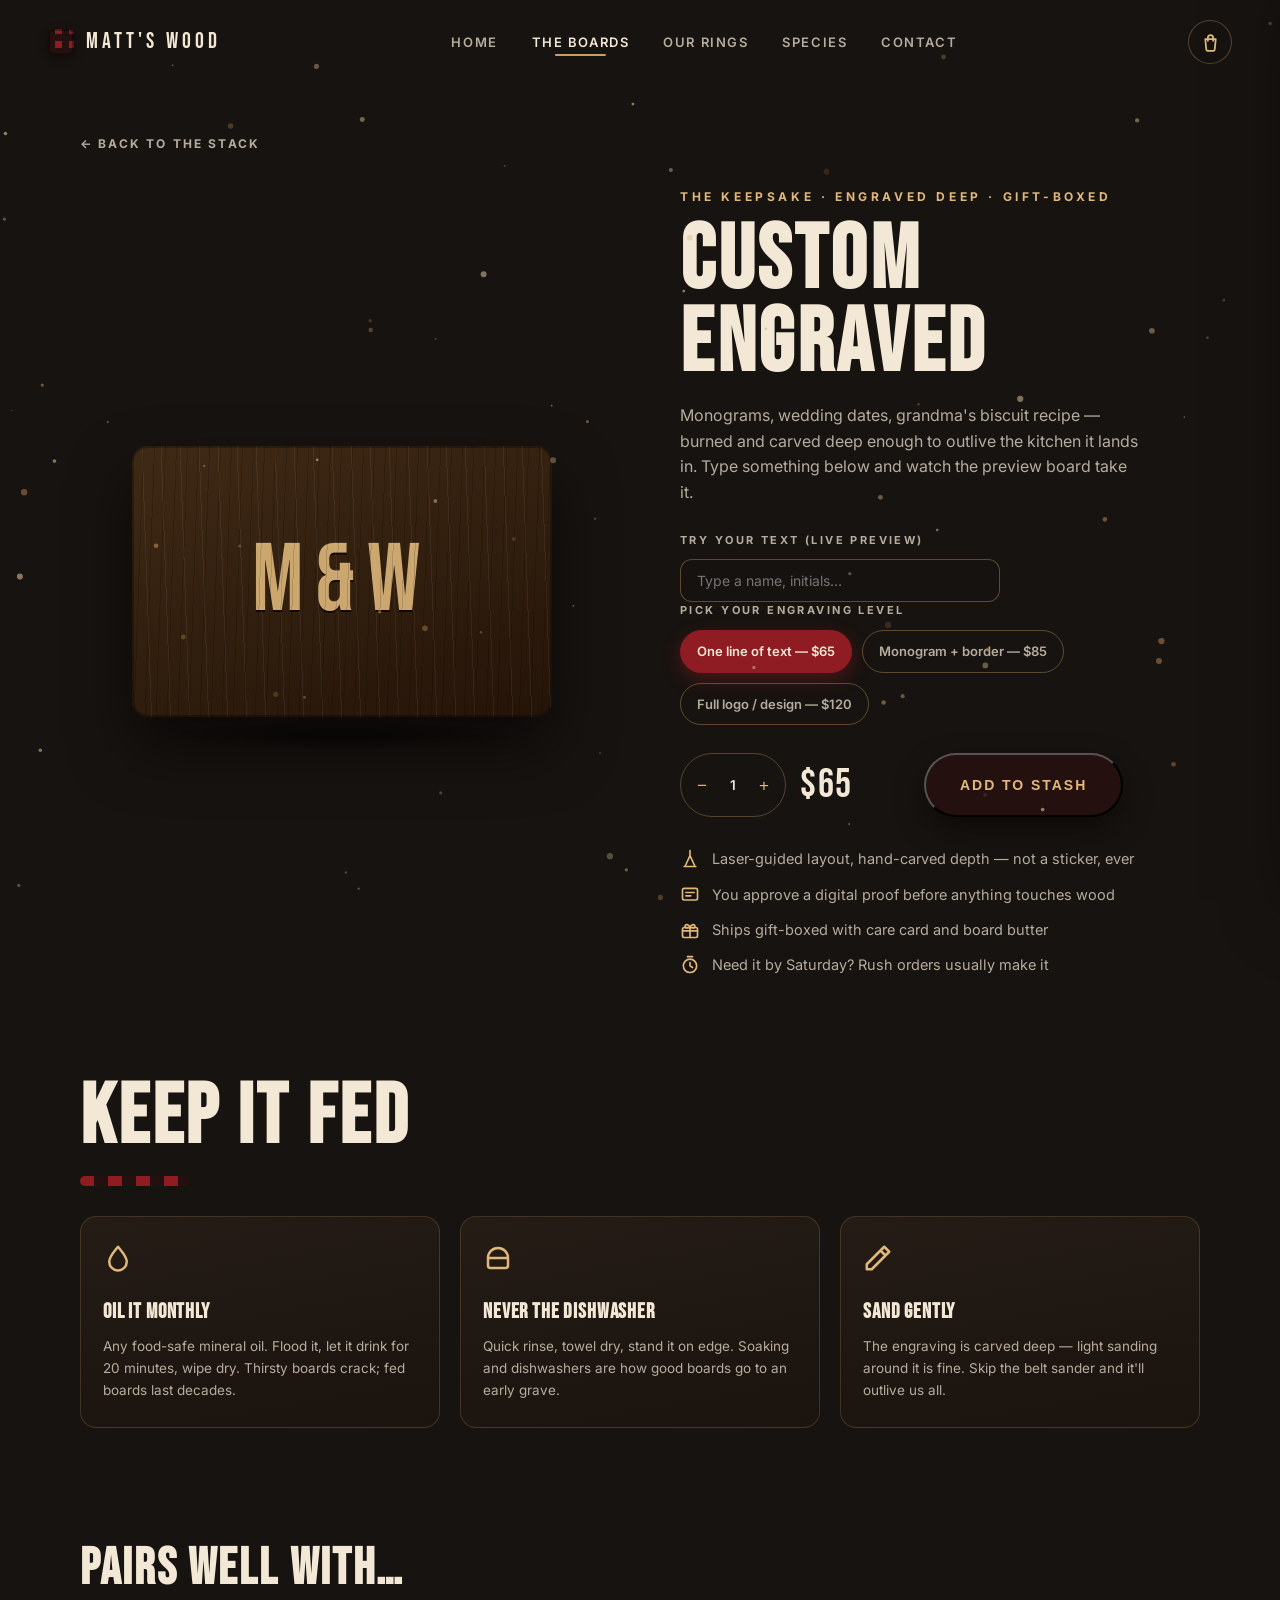
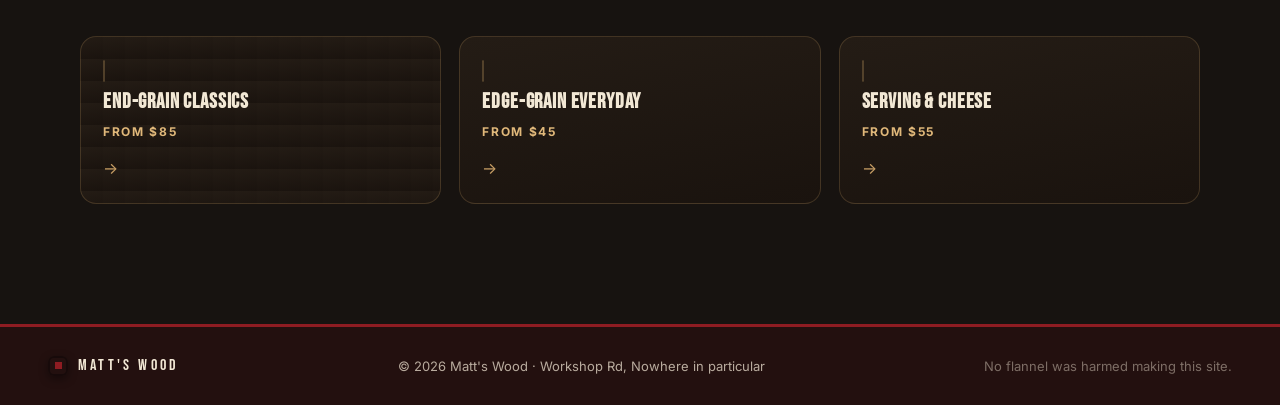
==== custom-engraved.html @ 35fc50ef "Matt's Wood — cutting board shop site" ====
<!DOCTYPE html>
<html lang="en">
<head>
<meta charset="UTF-8" />
<meta name="viewport" content="width=device-width, initial-scale=1.0" />
<title>Custom Engraved Boards — Matt's Wood</title>
<meta name="description" content="Monograms, logos and recipes engraved deep into handmade cutting boards. Weddings, holidays, Tuesdays." />
<link rel="icon" href="data:image/svg+xml,%3Csvg xmlns='http://www.w3.org/2000/svg' viewBox='0 0 32 32'%3E%3Crect width='32' height='32' fill='%238e1c22'/%3E%3Crect y='0' width='32' height='8' fill='%23231010'/%3E%3Crect y='16' width='32' height='8' fill='%23231010'/%3E%3Crect x='0' width='8' height='32' fill='%23231010' opacity='.85'/%3E%3Crect x='16' width='8' height='32' fill='%23231010' opacity='.85'/%3E%3C/svg%3E" />
<link rel="preconnect" href="https://fonts.googleapis.com" />
<link rel="preconnect" href="https://fonts.gstatic.com" crossorigin />
<link href="https://fonts.googleapis.com/css2?family=Bebas+Neue&family=Inter:wght@400;500;600;700&display=swap" rel="stylesheet" />
<link rel="stylesheet" href="styles.css" />
</head>
<body class="is-loading">

<div id="loader" aria-hidden="true">
  <div class="loader-bars"><span></span><span></span><span></span><span></span></div>
  <p class="loader-title">MATT'S WOOD</p>
</div>
<canvas id="sawdust" aria-hidden="true"></canvas>

<nav id="nav">
  <a class="brand" href="index.html">
    <span class="brand-chip"></span>
    <span>MATT'S&nbsp;WOOD</span>
  </a>
  <button id="nav-toggle" type="button" aria-label="Toggle menu"><i></i><i></i><i></i></button>
  <ul class="nav-links">
    <li><a href="index.html">Home</a></li>
    <li><a href="index.html#wood" class="active">The Boards</a></li>
    <li><a href="index.html#rings">Our Rings</a></li>
    <li><a href="index.html#gallery">Species</a></li>
    <li><a href="index.html#contact">Contact</a></li>
  </ul>
</nav>

<main class="product-page" data-product="engraved">
  <div class="container">
    <a class="crumb" href="index.html#wood">← Back to the stack</a>

    <div class="product-hero">
      <div class="board-stage reveal left" aria-hidden="true">
        <div class="board board-engraved"><span class="mono">M&amp;W</span></div>
      </div>

      <div class="product-info">
        <p class="product-kicker reveal">THE KEEPSAKE · ENGRAVED DEEP · GIFT-BOXED</p>
        <h1 class="reveal">Custom<br/>Engraved</h1>
        <p class="product-blurb reveal" data-delay="100">Monograms, wedding dates, grandma's biscuit recipe — burned and carved deep enough to outlive the kitchen it lands in. Type something below and watch the preview board take it.</p>

        <div class="engrave-preview reveal" data-delay="120">
          <label class="opt-label" for="engrave-text">Try your text (live preview)</label>
          <input id="engrave-text" type="text" maxlength="14" placeholder="Type a name, initials…" autocomplete="off" />
        </div>

        <fieldset class="size-pills reveal" data-delay="150" style="border:0">
          <legend class="opt-label">Pick your engraving level</legend>
          <label class="size-pill"><input type="radio" name="size" value="0" checked /><span>One line of text — $65</span></label>
          <label class="size-pill"><input type="radio" name="size" value="1" /><span>Monogram + border — $85</span></label>
          <label class="size-pill"><input type="radio" name="size" value="2" /><span>Full logo / design — $120</span></label>
        </fieldset>

        <div class="buy-row reveal" data-delay="200">
          <div class="qty">
            <button type="button" data-step="-1" aria-label="One less">−</button>
            <output>1</output>
            <button type="button" data-step="1" aria-label="One more">+</button>
          </div>
          <span class="price-now">$65</span>
          <button class="btn btn-primary" type="button" data-add="engraved">Add to stash</button>
        </div>

        <ul class="feature-list reveal" data-delay="250">
          <li><svg viewBox="0 0 24 24"><title>Laser + hand carve</title><path d="M12 2 v6 M5 21 h14 M12 8 l-6 13 h12 z"/></svg>Laser-guided layout, hand-carved depth — not a sticker, ever</li>
          <li><svg viewBox="0 0 24 24"><title>Digital proof first</title><rect x="3" y="4" width="18" height="14" rx="2"/><path d="M7 9 h10 M7 13 h6"/></svg>You approve a digital proof before anything touches wood</li>
          <li><svg viewBox="0 0 24 24"><title>Gift boxed</title><rect x="3" y="9" width="18" height="12" rx="2"/><path d="M12 9 v12 M3 13 h18 M12 9 c-1-4-6-5-6-1 0 3 4 1 6 1 z M12 9 c1-4 6-5 6-1 0 3-4 1-6 1 z"/></svg>Ships gift-boxed with care card and board butter</li>
          <li><svg viewBox="0 0 24 24"><title>Rush available</title><circle cx="12" cy="13" r="8"/><path d="M12 13 V9 M12 13 l3 2 M9 2 h6"/></svg>Need it by Saturday? Rush orders usually make it</li>
        </ul>
      </div>
    </div>

    <section class="care-strip">
      <h2 class="section-title reveal"><em>Keep It Fed</em><span class="rule"></span></h2>
      <div class="care-grid grid-stagger">
        <div class="care-card reveal">
          <svg viewBox="0 0 24 24"><title>Oil monthly</title><path d="M12 3 c4 5 7 8 7 12 a7 7 0 0 1 -14 0 c0-4 3-7 7-12 z"/></svg>
          <h3>Oil it monthly</h3>
          <p>Any food-safe mineral oil. Flood it, let it drink for 20 minutes, wipe dry. Thirsty boards crack; fed boards last decades.</p>
        </div>
        <div class="care-card reveal">
          <svg viewBox="0 0 24 24"><title>Hand wash only</title><path d="M4 12 h16 M4 12 a8 8 0 0 1 16 0 v6 a2 2 0 0 1 -2 2 H6 a2 2 0 0 1 -2 -2 z"/></svg>
          <h3>Never the dishwasher</h3>
          <p>Quick rinse, towel dry, stand it on edge. Soaking and dishwashers are how good boards go to an early grave.</p>
        </div>
        <div class="care-card reveal">
          <svg viewBox="0 0 24 24"><title>Refresh yearly</title><path d="M3 17 L17 3 l4 4 L7 21 H3 z M14 6 l4 4"/></svg>
          <h3>Sand gently</h3>
          <p>The engraving is carved deep — light sanding around it is fine. Skip the belt sander and it'll outlive us all.</p>
        </div>
      </div>
    </section>

    <section class="related">
      <h2>Pairs well with…</h2>
      <div class="mini-cards grid-stagger">
        <a class="mini-card reveal" href="end-grain.html" style="--tone: conic-gradient(#4a3018 90deg, #caa36a 90deg 180deg, #4a3018 180deg 270deg, #caa36a 270deg); background-size: 22px 22px;">
          <span class="mc-art"></span>
          <h3>End-Grain Classics</h3>
          <small>from $85</small><br/>
          <span class="mc-arrow">→</span>
        </a>
        <a class="mini-card reveal" href="edge-grain.html" style="--tone: linear-gradient(160deg,#7e3b2a,#c49f66)">
          <span class="mc-art"></span>
          <h3>Edge-Grain Everyday</h3>
          <small>from $45</small><br/>
          <span class="mc-arrow">→</span>
        </a>
        <a class="mini-card reveal" href="serving-boards.html" style="--tone: radial-gradient(circle at 30% 120%, #9a7443, #57241a)">
          <span class="mc-art"></span>
          <h3>Serving &amp; Cheese</h3>
          <small>from $55</small><br/>
          <span class="mc-arrow">→</span>
        </a>
      </div>
    </section>
  </div>
</main>

<footer>
  <span class="foot-brand"><span class="brand-chip"></span> MATT'S WOOD</span>
  <span>© 2026 Matt's Wood · Workshop Rd, Nowhere in particular</span>
  <span class="foot-note">No flannel was harmed making this site.</span>
</footer>

<script src="script.js"></script>
</body>
</html>
---- styles.css ----
/* ============================================================
   MATT'S WOOD — plaid to the core
   ============================================================ */
:root {
  --plaid-red: #8e1c22;
  --plaid-red-deep: #6d1218;
  --plaid-dark: #23100f;
  --ink: #171310;
  --bark: #2a1f16;
  --cream: #f2e8d5;
  --cream-dim: rgba(242, 232, 213, 0.72);
  --tan: #c89f65;
  --tan-bright: #e0b87a;
  --green: #33502f;
  --tile: 68px; /* plaid tile size */
  --ease-out: cubic-bezier(0.2, 0.7, 0.2, 1);
}

* { margin: 0; padding: 0; box-sizing: border-box; }

html { scroll-behavior: smooth; }

body {
  font-family: "Inter", system-ui, -apple-system, sans-serif;
  background: var(--ink);
  color: var(--cream);
  overflow-x: hidden;
  line-height: 1.6;
}

body.is-loading { overflow: hidden; }

::selection { background: var(--plaid-red); color: var(--cream); }

section { scroll-margin-top: 76px; }

h1, h2, h3 { font-family: "Bebas Neue", "Oswald", "Arial Narrow", sans-serif; letter-spacing: 0.04em; }

.container { width: min(1120px, 92%); margin-inline: auto; }

.section { padding: clamp(80px, 12vw, 140px) 0; position: relative; }

/* ============================================================
   PRELOADER
   ============================================================ */
#loader {
  position: fixed; inset: 0; z-index: 200;
  display: grid; place-content: center; justify-items: center; gap: 22px;
  background: var(--plaid-dark);
  transition: transform 0.7s var(--ease-out), opacity 0.7s ease;
}
#loader.done { transform: translateY(-100%); opacity: 0.4; pointer-events: none; }

.loader-bars { display: flex; gap: 10px; height: 64px; }
.loader-bars span {
  width: 18px; border-radius: 4px;
  background:
    repeating-linear-gradient(0deg, rgba(20,10,10,.55) 0 14px, transparent 14px 28px),
    var(--plaid-red);
  animation: barPulse 1s var(--ease-out) infinite alternate;
  transform-origin: bottom;
}
.loader-bars span:nth-child(2) { animation-delay: 0.15s; filter: hue-rotate(-8deg); }
.loader-bars span:nth-child(3) { animation-delay: 0.3s; }
.loader-bars span:nth-child(4) { animation-delay: 0.45s; filter: hue-rotate(-8deg); }

@keyframes barPulse {
  from { transform: scaleY(0.25); opacity: 0.55; }
  to   { transform: scaleY(1);    opacity: 1; }
}

.loader-title {
  font-family: "Bebas Neue", sans-serif;
  letter-spacing: 0.45em; text-indent: 0.45em;
  color: var(--tan); font-size: 15px;
  animation: fadeSlide 1.4s ease both;
}
@keyframes fadeSlide { from { opacity: 0; transform: translateY(10px); } to { opacity: 1; transform: none; } }

/* ============================================================
   SAWDUST CANVAS
   ============================================================ */
#sawdust {
  position: fixed; inset: 0; z-index: 1;
  pointer-events: none;
}

/* everything readable sits above the dust */
nav, header.hero, .marquee, .section, footer { position: relative; z-index: 2; }

/* ============================================================
   NAV
   ============================================================ */
nav {
  position: fixed; top: 0; left: 0; right: 0; z-index: 100;
  display: flex; align-items: center; justify-content: space-between;
  padding: 20px min(4vw, 48px);
  transition: background 0.4s ease, padding 0.4s ease, box-shadow 0.4s ease;
}
nav.scrolled {
  padding: 10px min(4vw, 48px);
  background: rgba(23, 19, 16, 0.82);
  backdrop-filter: blur(14px);
  -webkit-backdrop-filter: blur(14px);
  box-shadow: 0 8px 30px rgba(0, 0, 0, 0.45);
}

.brand {
  display: flex; align-items: center; gap: 12px;
  color: var(--cream); text-decoration: none;
  font-family: "Bebas Neue", sans-serif; font-size: 22px; letter-spacing: 0.18em;
}
.brand-chip {
  width: 26px; height: 26px; border-radius: 6px; flex: none;
  background:
    repeating-linear-gradient(90deg, var(--plaid-dark) 0 7px, transparent 7px 14px),
    repeating-linear-gradient(0deg, var(--plaid-dark) 0 7px, transparent 7px 14px),
    var(--plaid-red);
  box-shadow: inset 0 0 0 2px rgba(0, 0, 0, 0.35), 0 3px 10px rgba(0, 0, 0, 0.4);
  transition: transform 0.5s var(--ease-out);
}
.brand:hover .brand-chip { transform: rotate(90deg) scale(1.08); }

.nav-links {
  display: flex; gap: 6px; list-style: none;
}
.nav-links a {
  color: var(--cream-dim); text-decoration: none;
  font-size: 13px; font-weight: 600; letter-spacing: 0.12em; text-transform: uppercase;
  padding: 8px 14px; border-radius: 999px;
  position: relative;
  transition: color 0.3s ease, background 0.3s ease;
}
.nav-links a::after {
  content: ""; position: absolute; left: 50%; bottom: 2px;
  width: 0; height: 2px; border-radius: 2px; background: var(--tan);
  transform: translateX(-50%);
  transition: width 0.35s var(--ease-out);
}
.nav-links a:hover, .nav-links a.active { color: var(--cream); }
.nav-links a.active::after, .nav-links a:hover::after { width: 40%; }

#nav-toggle { display: none; background: none; border: 0; cursor: pointer; padding: 8px; }
#nav-toggle i {
  display: block; width: 24px; height: 2px; margin: 5px 0;
  background: var(--cream); border-radius: 2px; transition: 0.35s var(--ease-out);
}
body.nav-open #nav-toggle i:nth-child(1) { transform: translateY(7px) rotate(45deg); }
body.nav-open #nav-toggle i:nth-child(2) { opacity: 0; }
body.nav-open #nav-toggle i:nth-child(3) { transform: translateY(-7px) rotate(-45deg); }

/* ============================================================
   HERO
   ============================================================ */
.hero {
  min-height: 100svh;
  display: grid; place-items: center;
  overflow: hidden;
  isolation: isolate;
}

/* animated buffalo plaid backdrop */
.hero-plaid {
  position: absolute; inset: -140px; z-index: -2;
  background-color: var(--plaid-red);
  background-image:
    repeating-linear-gradient(0deg,  rgba(24, 9, 9, 0.62) 0 var(--tile), transparent var(--tile) calc(var(--tile) * 2)),
    repeating-linear-gradient(90deg, rgba(24, 9, 9, 0.62) 0 var(--tile), transparent var(--tile) calc(var(--tile) * 2));
  background-size: calc(var(--tile) * 2) calc(var(--tile) * 2);
  animation: plaidDrift 26s linear infinite;
}
@keyframes plaidDrift {
  from { background-position: 0 0, 0 0; }
  to   { background-position: calc(var(--tile) * 2) calc(var(--tile) * 2), calc(var(--tile) * 2) calc(var(--tile) * 2); }
}

.hero-vignette {
  position: absolute; inset: 0; z-index: -1;
  background:
    radial-gradient(ellipse at 50% 42%, transparent 30%, rgba(15, 8, 8, 0.55) 78%, rgba(15, 8, 8, 0.85) 100%);
}

.hero-inner { text-align: center; padding: 120px 20px 160px; will-change: transform; }

.hero-kicker {
  font-size: 12px; font-weight: 700; letter-spacing: 0.34em; text-transform: uppercase;
  color: var(--tan-bright); margin-bottom: 26px;
  text-shadow: 0 2px 12px rgba(0, 0, 0, 0.6);
}

.hero-title {
  font-size: clamp(64px, 14vw, 190px);
  line-height: 0.88;
  color: var(--cream);
  text-shadow: 0 10px 40px rgba(0, 0, 0, 0.55);
  perspective: 900px;
}
.hero-title .line { display: block; overflow: visible; }
.hero-title .ch {
  display: inline-block;
  transform: translateY(120%) rotateX(-70deg);
  opacity: 0;
  animation: chIn 0.85s var(--ease-out) forwards;
}
.hero-title .line-2 .ch { animation-duration: 1s; }
.hero-title .outline {
  color: transparent;
  -webkit-text-stroke: 2.5px var(--cream);
}
@keyframes chIn { to { transform: none; opacity: 1; } }

/* per-letter stagger delays (set in JS, fallback here) */
.hero-title .line .ch:nth-child(1) { animation-delay: 0.05s; }
.hero-title .line .ch:nth-child(2) { animation-delay: 0.13s; }
.hero-title .line .ch:nth-child(3) { animation-delay: 0.21s; }
.hero-title .line .ch:nth-child(4) { animation-delay: 0.29s; }
.hero-title .line .ch:nth-child(5) { animation-delay: 0.37s; }
.hero-title .line .ch:nth-child(6) { animation-delay: 0.45s; }

.hero-sub {
  margin-top: 28px; color: var(--cream);
  font-size: clamp(15px, 1.6vw, 18px);
  text-shadow: 0 2px 14px rgba(0, 0, 0, 0.65);
}

.hero-cta { margin-top: 38px; display: flex; gap: 16px; justify-content: center; flex-wrap: wrap; }

/* buttons */
.btn {
  display: inline-block; padding: 15px 34px; border-radius: 999px;
  font-weight: 700; font-size: 14px; letter-spacing: 0.14em; text-transform: uppercase;
  text-decoration: none; cursor: pointer;
  position: relative; overflow: hidden;
  transition: transform 0.3s var(--ease-out), translate 0.35s var(--ease-out), box-shadow 0.3s ease, background 0.3s ease, color 0.3s ease;
}
.btn:hover { transform: translateY(-3px) scale(1.03); }
.btn:active { transform: translateY(0) scale(0.97); }
.btn::before { /* shine sweep */
  content: ""; position: absolute; top: 0; left: -80%; width: 60%; height: 100%;
  background: linear-gradient(105deg, transparent, rgba(255, 255, 255, 0.35), transparent);
  transform: skewX(-20deg);
  transition: left 0.6s ease;
}
.btn:hover::before { left: 130%; }

.btn-primary {
  background: var(--plaid-dark); color: var(--tan-bright);
  box-shadow: 0 12px 30px rgba(0, 0, 0, 0.45);
}
.btn-primary:hover { box-shadow: 0 18px 44px rgba(0, 0, 0, 0.55); }

.btn-ghost {
  border: 2px solid rgba(242, 232, 213, 0.75); color: var(--cream);
  background: rgba(23, 19, 16, 0.25); backdrop-filter: blur(4px);
}
.btn-ghost:hover { background: var(--cream); color: var(--plaid-dark); }

.btn-cream { background: var(--cream); color: var(--plaid-dark); box-shadow: 0 12px 34px rgba(0,0,0,.5); }
.btn-outline { border: 2px solid var(--cream); color: var(--cream); background: transparent; }
.btn-outline:hover { background: var(--cream); color: var(--plaid-red); }

.pulse { animation: btnPulse 2.4s ease-in-out infinite; }
@keyframes btnPulse {
  0%, 100% { box-shadow: 0 12px 34px rgba(0, 0, 0, 0.5), 0 0 0 0 rgba(242, 232, 213, 0.45); }
  50%      { box-shadow: 0 12px 34px rgba(0, 0, 0, 0.5), 0 0 0 16px rgba(242, 232, 213, 0); }
}

/* treelines */
.treeline {
  position: absolute; left: -2%; right: -2%; bottom: -4px; z-index: 1;
  pointer-events: none;
}
.treeline svg { display: block; width: 100%; height: clamp(70px, 14vh, 150px); }
.treeline-back svg { fill: rgba(35, 16, 15, 0.55); }
.treeline-front { bottom: -8px; }
.treeline-front svg { fill: var(--ink); }

.treeline-back { animation: sway 7s ease-in-out infinite alternate; }
.treeline-front { animation: sway 9s ease-in-out infinite alternate-reverse; }
@keyframes sway {
  from { transform: translateX(-1.2%); }
  to   { transform: translateX(1.2%); }
}

/* scroll hint mouse */
.scroll-hint {
  position: absolute; bottom: 26px; left: 50%; transform: translateX(-50%);
  z-index: 3; opacity: 0.85;
}
.mouse {
  display: block; width: 26px; height: 42px; border-radius: 14px;
  border: 2px solid var(--cream);
}
.wheel {
  display: block; width: 4px; height: 8px; margin: 7px auto 0; border-radius: 4px;
  background: var(--tan-bright);
  animation: wheelDrop 1.6s ease-in-out infinite;
}
@keyframes wheelDrop {
  0%   { transform: translateY(0);    opacity: 1; }
  70%  { transform: translateY(14px); opacity: 0; }
  71%  { transform: translateY(0);    opacity: 0; }
  100% { opacity: 1; }
}

/* ============================================================
   MARQUEE
   ============================================================ */
.marquee {
  background: var(--plaid-dark);
  border-block: 3px solid var(--plaid-red);
  overflow: hidden;
  padding: 14px 0;
}
.marquee-track {
  display: flex; white-space: nowrap; width: max-content;
  animation: marquee 28s linear infinite;
}
.marquee:hover .marquee-track { animation-play-state: paused; }
.marquee-track span {
  font-family: "Bebas Neue", sans-serif;
  font-size: 20px; letter-spacing: 0.28em;
  color: var(--tan);
}
.marquee-track span b { color: var(--plaid-red); }
@keyframes marquee { to { transform: translateX(-50%); } }

/* ============================================================
   SECTION TITLES + REVEALS
   ============================================================ */
.section-title {
  font-size: clamp(46px, 7vw, 84px);
  line-height: 1; margin-bottom: 14px;
}
.section-title em {
  font-style: normal; color: var(--cream);
}
.section:not(.section-dark) .section-title em,
.section-cta .section-title em { background: linear-gradient(180deg, var(--cream) 55%, var(--tan) 55%); -webkit-background-clip: text; background-clip: text; color: transparent; }
.rule {
  display: block; width: 110px; height: 10px; margin-top: 16px; border-radius: 6px;
  background:
    repeating-linear-gradient(90deg, var(--plaid-red) 0 14px, var(--plaid-dark) 14px 28px);
  transform-origin: left;
  transition: transform 1s var(--ease-out) 0.15s;
}
.reveal .rule { transform: scaleX(0); }
.reveal.in .rule { transform: scaleX(1); }
.section-sub { color: var(--cream-dim); max-width: 520px; margin-bottom: 54px; }

.reveal {
  opacity: 0; transform: translateY(34px);
  transition: opacity 0.9s var(--ease-out), transform 0.9s var(--ease-out);
}
.reveal.in { opacity: 1; transform: none; }
.reveal.left { transform: translateX(-40px); }
.reveal.left.in { transform: none; }

/* stagger children of grids */
.grid-stagger > * { transition-delay: calc(var(--i, 0) * 90ms); }

/* ============================================================
   CARDS
   ============================================================ */
.cards { display: grid; grid-template-columns: repeat(auto-fit, minmax(240px, 1fr)); gap: 22px; }

.card {
  --mx: 50%; --my: 50%;
  background: linear-gradient(170deg, #241c15, #1a130e);
  border: 1px solid rgba(200, 159, 101, 0.22);
  border-radius: 18px;
  padding: 34px 26px 28px;
  position: relative; overflow: hidden;
  transition: transform 0.45s var(--ease-out), border-color 0.4s ease, box-shadow 0.4s ease;
  transform-style: preserve-3d;
  will-change: transform;
}
.card:hover {
  border-color: rgba(224, 184, 122, 0.65);
  box-shadow: 0 26px 60px rgba(0, 0, 0, 0.5);
}
.card::after { /* cursor glow */
  content: ""; position: absolute; inset: 0;
  background: radial-gradient(420px circle at var(--mx) var(--my), rgba(224, 184, 122, 0.14), transparent 45%);
  opacity: 0; transition: opacity 0.4s ease; pointer-events: none;
}
.card:hover::after { opacity: 1; }

.card-icon {
  width: 74px; height: 74px; border-radius: 50%;
  background: radial-gradient(circle at 32% 28%, #3d2c1d, #241a11);
  border: 1px solid rgba(200, 159, 101, 0.35);
  display: grid; place-items: center;
  margin-bottom: 22px;
  transition: transform 0.6s var(--ease-out);
}
.card-icon svg {
  width: 44px; height: 44px;
  fill: none; stroke: var(--tan-bright); stroke-width: 2.4;
  stroke-linecap: round; stroke-linejoin: round;
}
.card:hover .card-icon { transform: rotate(-8deg) scale(1.12); }

.card h3 { font-size: 27px; margin-bottom: 10px; color: var(--cream); }
.card p { font-size: 14.5px; color: var(--cream-dim); }
.card-price {
  display: inline-block; margin-top: 20px;
  font-size: 12px; font-weight: 700; letter-spacing: 0.16em; text-transform: uppercase;
  color: var(--tan-bright);
  border-bottom: 2px solid var(--plaid-red); padding-bottom: 4px;
}

/* ============================================================
   RINGS / ABOUT
   ============================================================ */
.section-dark {
  background:
    radial-gradient(900px circle at 15% 20%, rgba(142, 28, 34, 0.16), transparent 55%),
    var(--bark);
}
.split {
  display: grid; grid-template-columns: minmax(300px, 460px) 1fr;
  gap: clamp(40px, 6vw, 90px); align-items: center;
}

.rings-wrap { position: relative; }
#rings-svg { width: 100%; height: auto; transform: rotate(0deg); transition: transform 1.2s var(--ease-out); }
.rings-wrap:hover #rings-svg { transform: rotate(4deg) scale(1.02); }

#rings-svg .ring-g ellipse, #rings-svg .crack {
  fill: none; stroke: var(--tan); stroke-width: 2.6;
  opacity: 0.9;
  stroke-dasharray: 100;
  stroke-dashoffset: 100;
  transition: stroke-dashoffset 1.4s var(--ease-out);
}
#rings-svg.drawn .ring-g ellipse, #rings-svg.drawn .crack { stroke-dashoffset: 0; }
#rings-svg .ring-g ellipse:nth-child(1) { transition-delay: 0s;   stroke-opacity: 0.5; }
#rings-svg .ring-g ellipse:nth-child(2) { transition-delay: .12s; stroke-opacity: 0.85; }
#rings-svg .ring-g ellipse:nth-child(3) { transition-delay: .24s; stroke-opacity: 0.5; }
#rings-svg .ring-g ellipse:nth-child(4) { transition-delay: .36s; stroke-opacity: 0.85; }
#rings-svg .ring-g ellipse:nth-child(5) { transition-delay: .48s; stroke-opacity: 0.5; }
#rings-svg .ring-g ellipse:nth-child(6) { transition-delay: .6s;  stroke-opacity: 0.85; }
#rings-svg .ring-g ellipse:nth-child(7) { transition-delay: .72s; stroke-opacity: 0.5; }
#rings-svg .ring-g ellipse:nth-child(8) { transition-delay: .84s; stroke-opacity: 0.85; }
#rings-svg .ring-g ellipse:nth-child(9) { transition-delay: .96s; stroke-opacity: 0.6; }
#rings-svg .ring-g ellipse:nth-child(10){ transition-delay: 1.08s;}
#rings-svg .crack { transition-delay: 1.2s; stroke: var(--plaid-red); stroke-width: 3.4; }

.est {
  font-family: "Bebas Neue", sans-serif; font-size: 30px; letter-spacing: 0.2em;
  fill: var(--cream); opacity: 0;
  transition: opacity 0.8s ease 1.5s;
}
#rings-svg.drawn .est { opacity: 0.95; }

/* spinning saw blade pinned on rings corner */
.blade {
  position: absolute; right: -26px; top: -26px;
  width: 92px; height: 92px;
  filter: drop-shadow(0 10px 24px rgba(0, 0, 0, 0.55));
}
.blade svg {
  width: 100%; height: 100%;
  fill: #b9bec6; stroke: #6f757d; stroke-width: 1.5;
  animation: spin 9s linear infinite;
}
.blade svg g { fill: #8e939a; }
.blade:hover svg { animation-duration: 1.2s; }
@keyframes spin { to { transform: rotate(360deg); } }

.stats { display: grid; grid-template-columns: repeat(2, 1fr); gap: 26px 34px; margin-top: 44px; }
.stat .num {
  font-family: "Bebas Neue", sans-serif;
  font-size: clamp(44px, 5vw, 64px);
  color: var(--tan-bright);
  display: block; line-height: 1;
}
.stat small {
  text-transform: uppercase; letter-spacing: 0.18em; font-size: 11px;
  color: var(--cream-dim);
}

/* ============================================================
   SPECIES SWATCHES
   ============================================================ */
.swatches {
  display: grid; grid-template-columns: repeat(auto-fill, minmax(220px, 1fr));
  gap: 20px;
}
.swatch {
  height: 210px; border-radius: 14px; position: relative; overflow: hidden;
  border: 1px solid rgba(242, 232, 213, 0.14);
  clip-path: inset(0 0 100% 0);
  transition: clip-path 1s var(--ease-out), transform 0.5s var(--ease-out), box-shadow 0.5s ease;
}
.swatch.in { clip-path: inset(0 0 0% 0); }
.swatch:hover { transform: translateY(-8px) scale(1.02); box-shadow: 0 24px 50px rgba(0, 0, 0, 0.45); }

/* wood grain via layered gradients, one tone per species */
.swatch[data-tone]::before {
  content: ""; position: absolute; inset: -20%;
  background-image:
    repeating-linear-gradient(94deg, rgba(0,0,0,0.22) 0 2px, transparent 2px 9px),
    repeating-linear-gradient(88deg, rgba(255,255,255,0.07) 0 1px, transparent 1px 17px),
    repeating-radial-gradient(circle at 30% 120%, rgba(0,0,0,0.12) 0 6px, transparent 6px 26px),
    var(--tone, #8a5a33);
}
.swatch[data-tone="walnut"]  { --tone: linear-gradient(160deg,#4a3018,#2e1c0c); }
.swatch[data-tone="oak"]     { --tone: linear-gradient(160deg,#a97e4f,#7c5a33); }
.swatch[data-tone="cherry"]  { --tone: linear-gradient(160deg,#7e3b2a,#57241a); }
.swatch[data-tone="maple"]   { --tone: linear-gradient(160deg,#caa36a,#9a7443); }
.swatch[data-tone="cedar"]   { --tone: linear-gradient(160deg,#93402c,#6b2b1e); }
.swatch[data-tone="fir"]     { --tone: linear-gradient(160deg,#b07c4a,#82552e); }
.swatch[data-tone="ash"]     { --tone: linear-gradient(160deg,#cbb089,#9d8258); }
.swatch[data-tone="poplar"]  { --tone: linear-gradient(160deg,#b3a06b,#7f7048); }

.swatch figcaption {
  position: absolute; left: 16px; bottom: 12px; z-index: 1;
  font-family: "Bebas Neue", sans-serif; font-size: 21px; letter-spacing: 0.14em;
  color: var(--cream); text-shadow: 0 2px 8px rgba(0, 0, 0, 0.8);
}

/* ============================================================
   CTA
   ============================================================ */
.section-cta { overflow: hidden; }
.cta-plaid {
  position: absolute; inset: -80px; z-index: 0;
  background-color: var(--plaid-red);
  background-image:
    repeating-linear-gradient(0deg,  rgba(24, 9, 9, 0.62) 0 var(--tile), transparent var(--tile) calc(var(--tile) * 2)),
    repeating-linear-gradient(90deg, rgba(24, 9, 9, 0.62) 0 var(--tile), transparent var(--tile) calc(var(--tile) * 2));
  background-size: calc(var(--tile) * 2) calc(var(--tile) * 2);
  animation: plaidDrift 32s linear infinite reverse;
}
.cta-inner { position: relative; z-index: 1; text-align: center; padding: 40px 0; }
.cta-inner h2 {
  font-size: clamp(48px, 8vw, 100px); line-height: 0.95;
  text-shadow: 0 8px 30px rgba(0, 0, 0, 0.5);
}
.cta-inner h2 strong { color: var(--tan-bright); }
.cta-inner p { margin: 22px 0 34px; font-size: 17px; }

/* ============================================================
   FOOTER
   ============================================================ */
footer {
  background: var(--plaid-dark);
  border-top: 3px solid var(--plaid-red);
  display: flex; align-items: center; justify-content: space-between;
  gap: 14px; flex-wrap: wrap;
  padding: 26px min(4vw, 48px);
  font-size: 13px; color: var(--cream-dim);
}
.foot-brand {
  display: inline-flex; align-items: center; gap: 10px;
  font-family: "Bebas Neue", sans-serif; letter-spacing: 0.2em;
  color: var(--cream); font-size: 16px;
}
.foot-brand .brand-chip { width: 20px; height: 20px; }
.foot-note { opacity: 0.6; }

/* ============================================================
   RESPONSIVE
   ============================================================ */
@media (max-width: 860px) {
  .split { grid-template-columns: 1fr; }
  .blade { width: 72px; height: 72px; right: -8px; }
}

@media (max-width: 720px) {
  #nav-toggle { display: block; }
  .nav-links {
    position: fixed; inset: 0; z-index: 99;
    flex-direction: column; align-items: center; justify-content: center;
    gap: 10px;
    background: rgba(23, 19, 16, 0.96);
    backdrop-filter: blur(10px);
    clip-path: circle(0% at calc(100% - 44px) 34px);
    transition: clip-path 0.6s var(--ease-out);
  }
  body.nav-open .nav-links { clip-path: circle(150% at calc(100% - 44px) 34px); }
  .nav-links a { font-size: 20px; padding: 12px 20px; }
  nav { z-index: 101; }
  .stats { grid-template-columns: repeat(2, 1fr); gap: 20px; }
  .hero-cta .btn { width: min(320px, 80vw); text-align: center; }
}

/* ============================================================
   SCROLL PROGRESS RULER
   ============================================================ */
#scroll-progress {
  position: fixed; top: 0; left: 0; right: 0; z-index: 150;
  height: 4px; pointer-events: none;
}
#scroll-progress .fill {
  display: block; height: 100%; width: 100%;
  transform: scaleX(0); transform-origin: left;
  background:
    repeating-linear-gradient(90deg, var(--plaid-red) 0 14px, var(--plaid-dark) 14px 28px);
  box-shadow: 0 2px 10px rgba(0, 0, 0, 0.5);
}

/* ============================================================
   NAV CART BUTTON + BADGE
   ============================================================ */
.nav-actions { display: flex; align-items: center; gap: 8px; }

#cart-btn {
  position: relative;
  width: 44px; height: 44px; border-radius: 999px;
  border: 1px solid rgba(200, 159, 101, 0.35);
  background: rgba(23, 19, 16, 0.5); color: var(--tan-bright);
  cursor: pointer; display: grid; place-items: center;
  transition: transform 0.3s var(--ease-out), translate 0.35s var(--ease-out), background 0.3s ease, color 0.3s ease, border-color 0.3s ease;
}
#cart-btn svg { width: 21px; height: 21px; fill: none; stroke: currentColor; stroke-width: 2; stroke-linecap: round; stroke-linejoin: round; }
#cart-btn:hover { background: var(--tan-bright); color: var(--plaid-dark); border-color: var(--tan-bright); transform: translateY(-2px); }

.cart-count {
  position: absolute; top: -6px; right: -6px;
  min-width: 20px; height: 20px; padding: 0 5px; border-radius: 999px;
  background: var(--plaid-red); color: var(--cream);
  border: 2px solid var(--ink);
  font-size: 11px; font-weight: 700; line-height: 16px; text-align: center;
}
.cart-count.pop { animation: badgePop 0.45s var(--ease-out); }
@keyframes badgePop {
  0% { transform: scale(1); }
  40% { transform: scale(1.55) rotate(-8deg); }
  100% { transform: scale(1); }
}

/* ============================================================
   CARD UPGRADES — stretched link, grain sweep, quick add
   ============================================================ */
.card-link { color: inherit; text-decoration: none; }
.card-link::after { content: ""; position: absolute; inset: 0; z-index: 1; }

.card::before { /* wood sheen sweep on hover */
  content: ""; position: absolute; top: -60%; left: -80%;
  width: 55%; height: 220%;
  background: linear-gradient(100deg, transparent, rgba(224, 184, 122, 0.09), transparent);
  transform: skewX(-18deg) translateX(0);
  transition: left 0.9s var(--ease-out);
  pointer-events: none;
}
.card:hover::before { left: 140%; }

.card-actions {
  margin-top: 22px; display: flex; align-items: center; justify-content: space-between; gap: 12px;
}
.card-actions .card-price { margin-top: 0; }

.btn-mini {
  position: relative; z-index: 2;
  padding: 9px 18px; border-radius: 999px;
  border: 2px solid var(--tan); background: transparent; color: var(--tan-bright);
  font-weight: 700; font-size: 11px; letter-spacing: 0.14em; text-transform: uppercase;
  font-family: inherit; cursor: pointer;
  transition: background 0.25s ease, color 0.25s ease, transform 0.3s var(--ease-out), box-shadow 0.3s ease;
}
.btn-mini:hover { background: var(--tan-bright); color: var(--plaid-dark); transform: translateY(-2px); box-shadow: 0 8px 20px rgba(0, 0, 0, 0.4); }
.btn-mini:active { transform: translateY(0) scale(0.95); }

/* ============================================================
   LETTER-STAGGERED SECTION TITLES
   ============================================================ */
.section-title em .w-ch { display: inline-block; opacity: 0; }
.section-title.in em .w-ch {
  animation: wChUp 0.65s var(--ease-out) both;
  animation-delay: calc(var(--d, 0) * 38ms);
}
@keyframes wChUp {
  from { opacity: 0; transform: translateY(0.55em) rotate(4deg); }
  to   { opacity: 1; transform: none; }
}

/* ============================================================
   PAGE TRANSITIONS
   ============================================================ */
@view-transition { navigation: auto; }

@supports not (view-transition-name: none) {
  body { animation: pageIn 0.55s var(--ease-out) both; }
  @keyframes pageIn { from { opacity: 0; transform: translateY(14px); } to { opacity: 1; transform: none; } }
  body.page-exit { opacity: 0; transform: translateY(-10px); transition: opacity 0.24s ease, transform 0.24s ease; }
}

/* ============================================================
   FLY-TO-CART CHIP
   ============================================================ */
.fly-chip {
  position: fixed; z-index: 300; pointer-events: none;
  width: 26px; height: 26px; border-radius: 7px;
  background:
    repeating-linear-gradient(90deg, var(--plaid-dark) 0 6px, transparent 6px 12px),
    repeating-linear-gradient(0deg, var(--plaid-dark) 0 6px, transparent 6px 12px),
    var(--plaid-red);
  box-shadow: inset 0 0 0 2px rgba(0, 0, 0, 0.35), 0 6px 18px rgba(0, 0, 0, 0.5);
}

/* ============================================================
   TOAST
   ============================================================ */
#toast {
  position: fixed; left: 50%; bottom: 28px; z-index: 300;
  transform: translate(-50%, 140%);
  display: flex; align-items: center; gap: 12px;
  background: rgba(23, 19, 16, 0.94); color: var(--cream);
  border: 1px solid rgba(200, 159, 101, 0.4);
  padding: 13px 22px; border-radius: 999px;
  box-shadow: 0 18px 40px rgba(0, 0, 0, 0.55);
  backdrop-filter: blur(8px); -webkit-backdrop-filter: blur(8px);
  transition: transform 0.5s cubic-bezier(0.34, 1.56, 0.64, 1);
  max-width: min(92vw, 480px);
}
#toast.show { transform: translate(-50%, 0); }
#toast .t-chip {
  flex: none; width: 18px; height: 18px; border-radius: 5px;
  background:
    repeating-linear-gradient(90deg, var(--plaid-dark) 0 4px, transparent 4px 8px),
    var(--plaid-red);
}
#toast strong { color: var(--tan-bright); font-weight: 600; }
#toast small { color: var(--cream-dim); }

/* ============================================================
   CART DRAWER
   ============================================================ */
#cart-backdrop {
  position: fixed; inset: 0; z-index: 180;
  background: rgba(15, 10, 8, 0.6);
  backdrop-filter: blur(4px); -webkit-backdrop-filter: blur(4px);
  opacity: 0; pointer-events: none;
  transition: opacity 0.4s ease;
}
body.cart-open #cart-backdrop { opacity: 1; pointer-events: auto; }

#cart-drawer {
  position: fixed; top: 0; right: 0; bottom: 0; z-index: 190;
  width: min(430px, 94vw);
  background: linear-gradient(175deg, #241c15, #171310 70%);
  border-left: 3px solid var(--plaid-red);
  box-shadow: -30px 0 70px rgba(0, 0, 0, 0.6);
  transform: translateX(112%);
  transition: transform 0.55s cubic-bezier(0.32, 1.3, 0.45, 1);
  display: flex; flex-direction: column;
}
body.cart-open #cart-drawer { transform: translateX(0); }

.cart-head {
  display: flex; align-items: center; justify-content: space-between;
  padding: 22px 24px 18px;
  border-bottom: 1px dashed rgba(200, 159, 101, 0.35);
}
.cart-head h2 {
  font-size: 30px; letter-spacing: 0.1em; color: var(--cream);
  display: flex; align-items: center; gap: 12px;
}
.cart-head h2 svg { width: 26px; height: 26px; fill: none; stroke: var(--tan-bright); stroke-width: 2; stroke-linecap: round; stroke-linejoin: round; }
#cart-close {
  width: 40px; height: 40px; border-radius: 999px; border: 1px solid rgba(200, 159, 101, 0.35);
  background: none; color: var(--cream); font-size: 20px; cursor: pointer; line-height: 1;
  transition: background 0.25s ease, color 0.25s ease, transform 0.4s var(--ease-out);
}
#cart-close:hover { background: var(--plaid-red); transform: rotate(90deg); }

.cart-body { flex: 1; overflow-y: auto; padding: 10px 24px; scrollbar-width: thin; scrollbar-color: var(--bark) transparent; }

.cart-empty { text-align: center; padding: 60px 10px; color: var(--cream-dim); }
.cart-empty svg { width: 64px; height: 64px; fill: none; stroke: var(--tan); stroke-width: 1.6; stroke-linecap: round; stroke-linejoin: round; opacity: 0.7; margin-bottom: 18px; }
.cart-empty p { font-family: "Bebas Neue", sans-serif; letter-spacing: 0.14em; font-size: 20px; color: var(--cream); }
.cart-empty small { font-size: 13px; }

.cart-item {
  display: grid; grid-template-columns: 54px 1fr auto; gap: 14px; align-items: center;
  padding: 16px 0; border-bottom: 1px dashed rgba(200, 159, 101, 0.22);
  animation: ciIn 0.45s var(--ease-out) both;
  animation-delay: calc(var(--i, 0) * 60ms);
}
@keyframes ciIn { from { opacity: 0; transform: translateX(30px); } to { opacity: 1; transform: none; } }

.ci-thumb {
  width: 54px; height: 54px; border-radius: 10px;
  border: 1px solid rgba(200, 159, 101, 0.35);
  background-image:
    repeating-linear-gradient(94deg, rgba(0, 0, 0, 0.2) 0 2px, transparent 2px 8px),
    var(--tone, #8a5a33);
}
.ci-thumb[data-tone="end-grain"] { --tone: conic-gradient(#4a3018 90deg, #caa36a 90deg 180deg, #4a3018 180deg 270deg, #caa36a 270deg); background-size: 12px 12px; }
.ci-thumb[data-tone="edge-grain"] { --tone: repeating-linear-gradient(90deg, #4a3018 0 10px, #7e3b2a 10px 20px, #caa36a 20px 30px); }
.ci-thumb[data-tone="serving"] { --tone: radial-gradient(circle at 30% 120%, #9a7443, #57241a); }
.ci-thumb[data-tone="engraved"] { --tone: linear-gradient(160deg, #3a2412, #241408); }

.ci-info strong { display: block; font-size: 14.5px; color: var(--cream); }
.ci-info > small { display: block; font-size: 12px; color: var(--cream-dim); margin-top: 2px; }

.qty { display: inline-flex; align-items: center; gap: 2px; margin-top: 8px; border: 1px solid rgba(200, 159, 101, 0.35); border-radius: 999px; padding: 2px; }
.qty button {
  width: 26px; height: 26px; border-radius: 999px; border: 0; cursor: pointer;
  background: transparent; color: var(--tan-bright); font-size: 15px; line-height: 1;
  transition: background 0.2s ease, color 0.2s ease, transform 0.2s ease;
}
.qty button:hover { background: var(--tan-bright); color: var(--plaid-dark); }
.qty button:active { transform: scale(0.85); }
.qty output, .qty span { min-width: 24px; text-align: center; font-size: 13.5px; font-weight: 600; color: var(--cream); }

.ci-right { text-align: right; display: grid; gap: 10px; justify-items: end; }
.ci-price { font-family: "Bebas Neue", sans-serif; font-size: 19px; letter-spacing: 0.06em; color: var(--tan-bright); }
.ci-remove {
  border: 0; background: none; color: var(--cream-dim); cursor: pointer; font-size: 17px; line-height: 1;
  transition: color 0.2s ease, transform 0.3s var(--ease-out);
}
.ci-remove:hover { color: var(--plaid-red); transform: rotate(90deg) scale(1.2); }

.cart-foot { padding: 18px 24px 24px; border-top: 1px dashed rgba(200, 159, 101, 0.35); }
.cart-total {
  display: flex; align-items: baseline; justify-content: space-between; margin-bottom: 14px;
}
.cart-total small { text-transform: uppercase; letter-spacing: 0.2em; font-size: 11px; color: var(--cream-dim); }
#cart-total-amt { font-family: "Bebas Neue", sans-serif; font-size: 34px; color: var(--cream); letter-spacing: 0.05em; }
.cart-note { margin-top: 12px; text-align: center; font-size: 12px; color: var(--cream-dim); }

#checkout-btn { width: 100%; text-align: center; border: 0; font-family: inherit; }
#checkout-btn[disabled] { opacity: 0.45; pointer-events: none; }

/* drawer item removal slide-out */
.cart-item.out { animation: ciOut 0.3s ease both; }
@keyframes ciOut { to { opacity: 0; transform: translateX(40px); } }

/* ============================================================
   PRODUCT PAGES
   ============================================================ */
.product-page { padding: 130px 0 clamp(80px, 10vw, 120px); position: relative; }

.crumb {
  display: inline-flex; align-items: center; gap: 8px;
  margin-bottom: 34px; color: var(--cream-dim); text-decoration: none;
  font-size: 12px; font-weight: 700; letter-spacing: 0.18em; text-transform: uppercase;
  transition: color 0.25s ease, transform 0.3s var(--ease-out);
}
.crumb:hover { color: var(--tan-bright); transform: translateX(-4px); }

.product-hero {
  display: grid; grid-template-columns: minmax(320px, 1fr) minmax(340px, 520px);
  gap: clamp(36px, 6vw, 80px); align-items: center;
}

.board-stage {
  perspective: 1100px;
  display: grid; place-items: center;
  min-height: 440px;
}
.board {
  position: relative; border-radius: 16px;
  box-shadow: 0 30px 60px rgba(0, 0, 0, 0.55), inset 0 0 0 2px rgba(0, 0, 0, 0.3);
  animation: boardFloat 6.5s ease-in-out infinite;
  transform-style: preserve-3d;
  transition: transform 0.7s var(--ease-out);
}
.board-stage:hover .board { transform: rotateX(6deg) rotateY(-8deg) scale(1.03); }
@keyframes boardFloat {
  0%, 100% { translate: 0 0; rotate: -1.2deg; }
  50%      { translate: 0 -14px; rotate: 1.2deg; }
}
.board::after { /* floor shadow */
  content: ""; position: absolute; left: 10%; right: 10%; bottom: -34px; height: 30px;
  background: radial-gradient(ellipse at center, rgba(0, 0, 0, 0.5), transparent 70%);
  z-index: -1;
}
/* generic grain overlay shared by variants */
.board::before {
  content: ""; position: absolute; inset: 0; border-radius: inherit; pointer-events: none;
  background-image:
    repeating-linear-gradient(92deg, rgba(0, 0, 0, 0.14) 0 1px, transparent 1px 11px),
    repeating-linear-gradient(88deg, rgba(255, 255, 255, 0.06) 0 1px, transparent 1px 19px);
}

.board-endgrain {
  width: min(400px, 82%); aspect-ratio: 1.12 / 1;
  background-image:
    conic-gradient(#4a3018 90deg, #caa36a 90deg 180deg, #4a3018 180deg 270deg, #caa36a 270deg);
  background-size: 25% 25%;
}
.board-edgegrain {
  width: min(480px, 88%); aspect-ratio: 1.75 / 1;
  background-image:
    repeating-linear-gradient(90deg,
      #46301a 0 52px, #33210f 52px 58px,
      #7e3b2a 58px 108px, #5d291d 108px 114px,
      #c49f66 114px 164px, #97744a 164px 170px);
}
.board-paddle {
  width: min(280px, 62%); aspect-ratio: 0.72 / 1; border-radius: 22px 22px 26px 26px;
  background: linear-gradient(160deg, #c49f66, #97744a);
  rotate: 5deg;
}
.board-paddle::after { /* handle hole */
  content: ""; position: absolute; top: 26px; left: 50%; translate: -50%;
  width: 26px; height: 26px; border-radius: 50%;
  background: var(--ink); box-shadow: inset 0 2px 6px rgba(0, 0, 0, 0.8), 0 1px 0 rgba(255, 255, 255, 0.18);
}
.board-paddle i { /* juice groove */
  content: ""; position: absolute; inset: 68px 20px 22px; border-radius: 14px;
  border: 2px dashed rgba(0, 0, 0, 0.28);
  display: block;
}
.board-engraved {
  width: min(420px, 84%); aspect-ratio: 1.55 / 1;
  background: linear-gradient(160deg, #3f2a15, #241408);
  display: grid; place-items: center;
}
.board-engraved .mono {
  font-family: "Bebas Neue", sans-serif;
  font-size: clamp(56px, 8vw, 96px); letter-spacing: 0.12em;
  color: rgba(224, 184, 122, 0.9);
  text-shadow: 0 2px 0 rgba(0, 0, 0, 0.7), 0 -1px 0 rgba(255, 255, 255, 0.08);
  transition: letter-spacing 0.5s var(--ease-out);
}
.board-engraved .mono.bump { animation: monoBump 0.45s var(--ease-out); }
@keyframes monoBump {
  0% { transform: scale(1); } 40% { transform: scale(1.07) rotate(-1.5deg); } 100% { transform: scale(1); }
}

.product-kicker {
  font-size: 12px; font-weight: 700; letter-spacing: 0.3em; text-transform: uppercase;
  color: var(--tan-bright); margin-bottom: 14px;
}
.product-hero h1 { font-size: clamp(52px, 7vw, 92px); line-height: 0.92; margin-bottom: 18px; }
.product-blurb { color: var(--cream-dim); margin-bottom: 26px; max-width: 46ch; }

.opt-label {
  display: block; font-size: 11px; font-weight: 700; letter-spacing: 0.22em; text-transform: uppercase;
  color: var(--cream-dim); margin: 22px 0 10px;
}
.size-pills { display: flex; flex-wrap: wrap; gap: 10px; }
.size-pill { position: relative; }
.size-pill input { position: absolute; opacity: 0; pointer-events: none; }
.size-pill span {
  display: inline-block; padding: 10px 16px; border-radius: 999px; cursor: pointer;
  border: 1.5px solid rgba(200, 159, 101, 0.4); color: var(--cream-dim);
  font-size: 13px; font-weight: 600;
  transition: all 0.25s ease;
}
.size-pill input:checked + span {
  background: var(--plaid-red); border-color: var(--plaid-red); color: var(--cream);
  box-shadow: 0 6px 18px rgba(142, 28, 34, 0.45);
}
.size-pill input:focus-visible + span { outline: 2px solid var(--tan-bright); outline-offset: 2px; }
.size-pill span:hover { border-color: var(--tan-bright); color: var(--cream); }
.size-pill input:checked + span:hover { color: var(--cream); }

.buy-row { display: flex; align-items: stretch; gap: 14px; margin-top: 28px; flex-wrap: wrap; }
.buy-row .qty { margin: 0; padding: 4px; }
.buy-row .qty button { width: 34px; height: 34px; font-size: 17px; }
.price-now {
  font-family: "Bebas Neue", sans-serif; font-size: 40px; letter-spacing: 0.04em;
  color: var(--cream); align-self: center; min-width: 110px;
}
.price-now.flip { animation: priceFlip 0.4s var(--ease-out); }
@keyframes priceFlip { 0% { transform: translateY(8px); opacity: 0; } 100% { transform: none; opacity: 1; } }

.feature-list { list-style: none; margin-top: 30px; display: grid; gap: 12px; }
.feature-list li { display: flex; gap: 12px; align-items: flex-start; font-size: 14.5px; color: var(--cream-dim); }
.feature-list svg { flex: none; width: 20px; height: 20px; margin-top: 2px; fill: none; stroke: var(--tan-bright); stroke-width: 2; stroke-linecap: round; stroke-linejoin: round; }

.care-strip { margin-top: clamp(60px, 8vw, 100px); }
.care-grid { display: grid; grid-template-columns: repeat(auto-fit, minmax(230px, 1fr)); gap: 20px; margin-top: 30px; }
.care-card {
  background: linear-gradient(170deg, #241c15, #1a130e);
  border: 1px solid rgba(200, 159, 101, 0.22); border-radius: 16px; padding: 26px 22px;
  transition: transform 0.4s var(--ease-out), border-color 0.3s ease;
}
.care-card:hover { transform: translateY(-6px); border-color: rgba(224, 184, 122, 0.55); }
.care-card svg { width: 30px; height: 30px; fill: none; stroke: var(--tan-bright); stroke-width: 2; stroke-linecap: round; stroke-linejoin: round; margin-bottom: 14px; }
.care-card h3 { font-size: 21px; margin-bottom: 8px; }
.care-card p { font-size: 13.5px; color: var(--cream-dim); }

.related { margin-top: clamp(60px, 8vw, 100px); }
.related h2 { font-size: clamp(34px, 4vw, 52px); margin-bottom: 26px; }
.mini-cards { display: grid; grid-template-columns: repeat(auto-fit, minmax(220px, 1fr)); gap: 18px; }
.mini-card {
  display: block; text-decoration: none;
  background: linear-gradient(170deg, #241c15, #1a130e);
  border: 1px solid rgba(200, 159, 101, 0.22); border-radius: 16px; padding: 22px;
  color: var(--cream);
  transition: transform 0.4s var(--ease-out), border-color 0.3s ease, box-shadow 0.4s ease;
}
.mini-card:hover { transform: translateY(-6px) scale(1.02); border-color: rgba(224, 184, 122, 0.6); box-shadow: 0 20px 44px rgba(0, 0, 0, 0.45); }
.mini-card .mc-art { height: 74px; border-radius: 10px; margin-bottom: 16px; border: 1px solid rgba(200, 159, 101, 0.3);
  background-image: repeating-linear-gradient(94deg, rgba(0,0,0,0.18) 0 2px, transparent 2px 9px), var(--tone, #8a5a33); }
.mini-card h3 { font-size: 21px; }
.mini-card small { color: var(--tan-bright); font-size: 12px; font-weight: 700; letter-spacing: 0.14em; text-transform: uppercase; }
.mc-arrow { display: inline-block; margin-top: 12px; color: var(--tan); transition: transform 0.3s var(--ease-out); }
.mini-card:hover .mc-arrow { transform: translateX(6px); }

/* engraving preview input */
.engrave-preview { margin-top: 10px; }
.engrave-preview input {
  width: 100%; max-width: 320px; padding: 12px 16px; border-radius: 12px;
  border: 1.5px solid rgba(200, 159, 101, 0.4); background: rgba(23, 19, 16, 0.6);
  color: var(--cream); font-family: "Inter", sans-serif; font-size: 14px;
  transition: border-color 0.25s ease, box-shadow 0.25s ease;
}
.engrave-preview input:focus { outline: none; border-color: var(--tan-bright); box-shadow: 0 0 0 3px rgba(224, 184, 122, 0.18); }

/* ============================================================
   RESPONSIVE (additions)
   ============================================================ */
@media (max-width: 900px) {
  .product-hero { grid-template-columns: 1fr; }
  .board-stage { min-height: 360px; order: -1; }
}

/* ============================================================
   REDUCED MOTION
   ============================================================ */
@media (prefers-reduced-motion: reduce) {
  *, *::before, *::after {
    animation-duration: 0.01ms !important;
    animation-iteration-count: 1 !important;
    transition-duration: 0.01ms !important;
  }
  html { scroll-behavior: auto; }
  #loader { display: none; }
  .section-title em .w-ch { opacity: 1; }
}
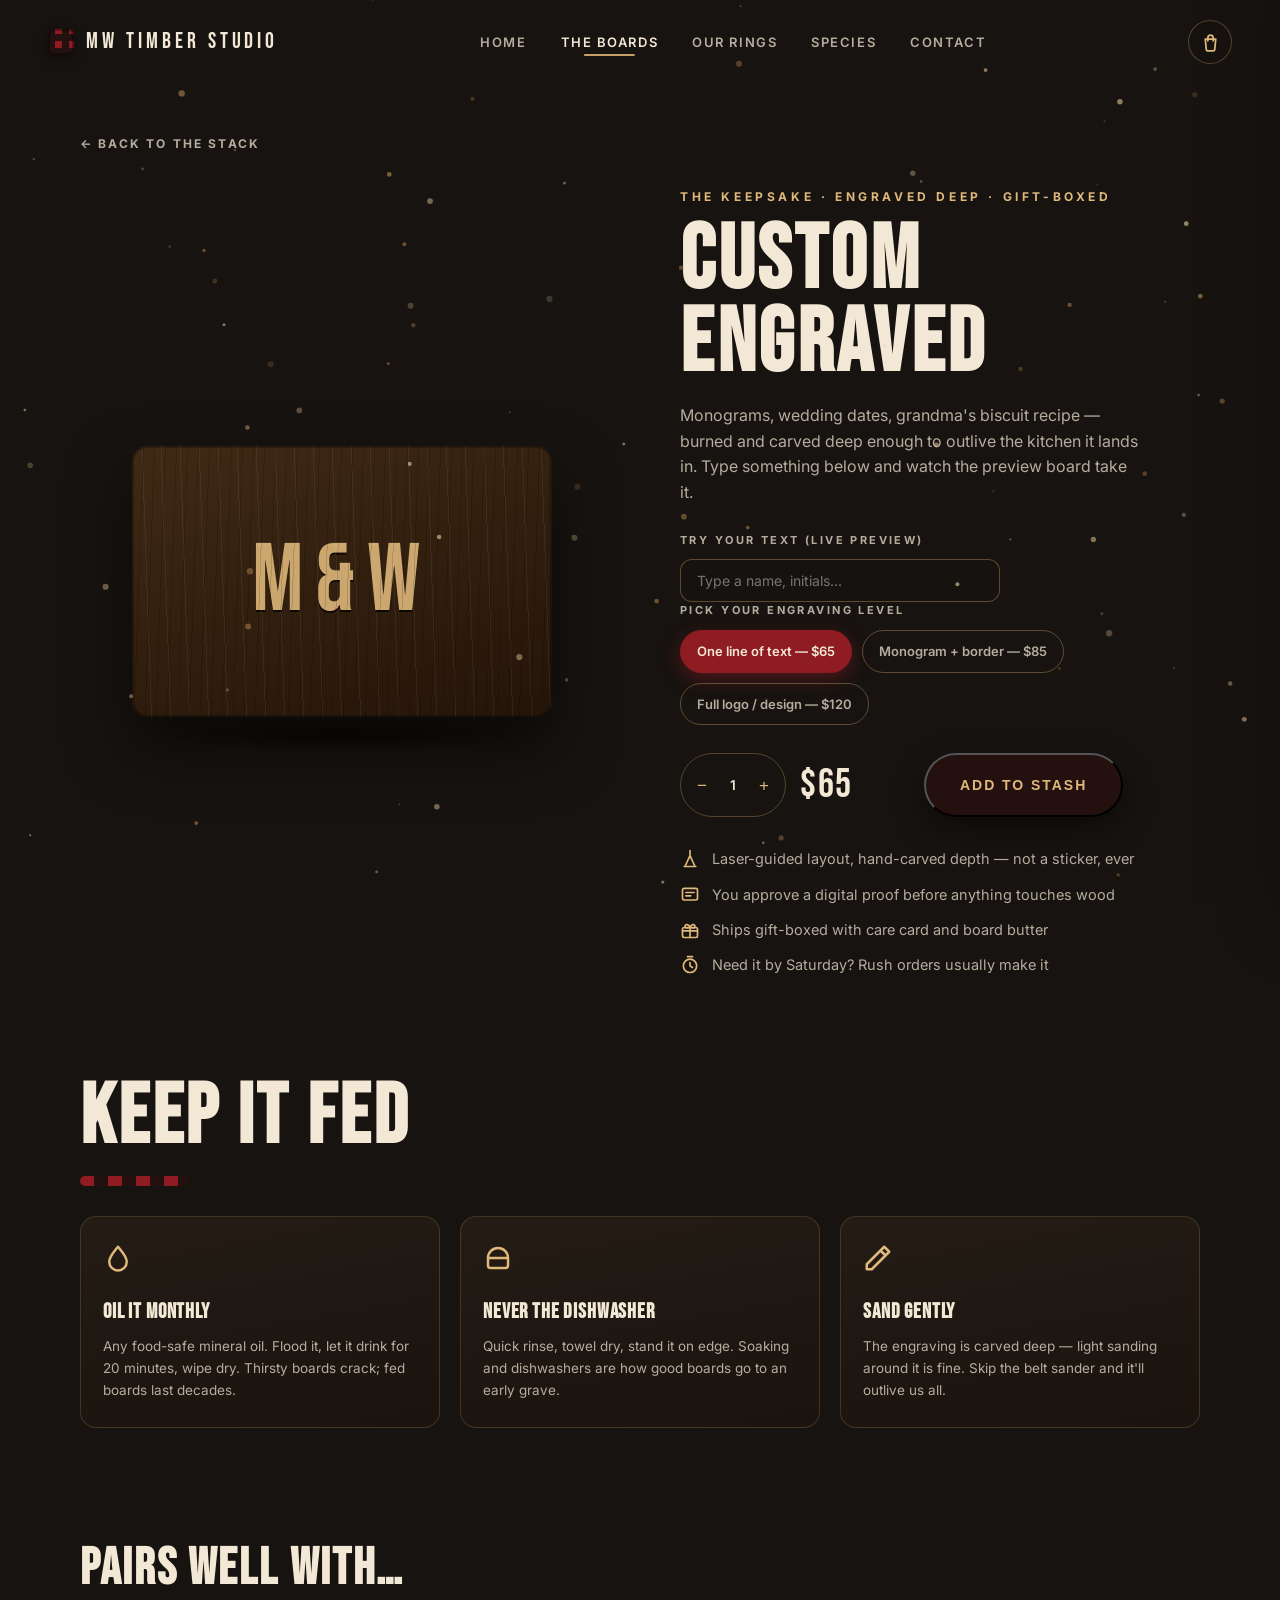
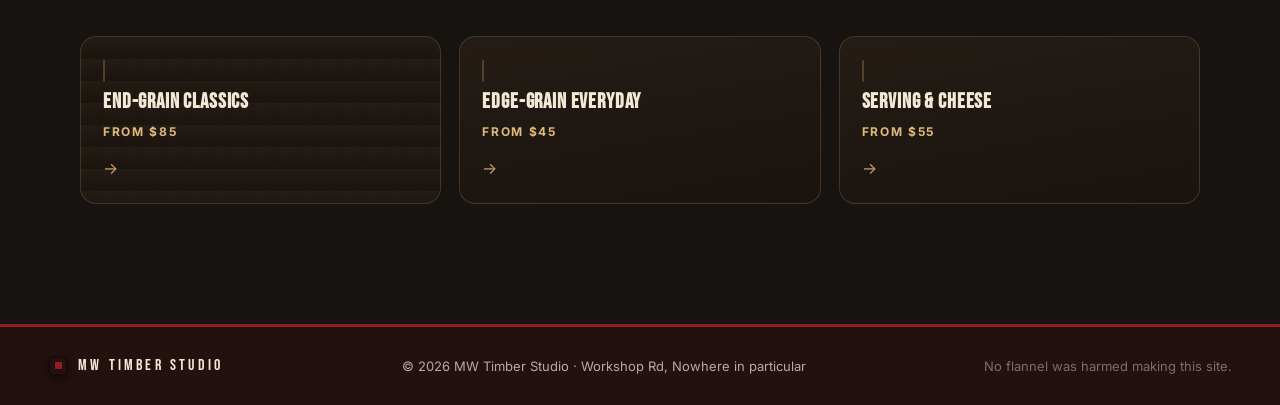
==== commit 43f8b1f7: "Rebrand to MW Timber Studio" ====
--- a/custom-engraved.html
+++ b/custom-engraved.html
@@ -3,7 +3,7 @@
 <head>
 <meta charset="UTF-8" />
 <meta name="viewport" content="width=device-width, initial-scale=1.0" />
-<title>Custom Engraved Boards — Matt's Wood</title>
+<title>Custom Engraved Boards — MW Timber Studio</title>
 <meta name="description" content="Monograms, logos and recipes engraved deep into handmade cutting boards. Weddings, holidays, Tuesdays." />
 <link rel="icon" href="data:image/svg+xml,%3Csvg xmlns='http://www.w3.org/2000/svg' viewBox='0 0 32 32'%3E%3Crect width='32' height='32' fill='%238e1c22'/%3E%3Crect y='0' width='32' height='8' fill='%23231010'/%3E%3Crect y='16' width='32' height='8' fill='%23231010'/%3E%3Crect x='0' width='8' height='32' fill='%23231010' opacity='.85'/%3E%3Crect x='16' width='8' height='32' fill='%23231010' opacity='.85'/%3E%3C/svg%3E" />
 <link rel="preconnect" href="https://fonts.googleapis.com" />
@@ -15,14 +15,14 @@
 
 <div id="loader" aria-hidden="true">
   <div class="loader-bars"><span></span><span></span><span></span><span></span></div>
-  <p class="loader-title">MATT'S WOOD</p>
+  <p class="loader-title">MW TIMBER STUDIO</p>
 </div>
 <canvas id="sawdust" aria-hidden="true"></canvas>
 
 <nav id="nav">
   <a class="brand" href="index.html">
     <span class="brand-chip"></span>
-    <span>MATT'S&nbsp;WOOD</span>
+    <span>MW&nbsp;TIMBER&nbsp;STUDIO</span>
   </a>
   <button id="nav-toggle" type="button" aria-label="Toggle menu"><i></i><i></i><i></i></button>
   <ul class="nav-links">
@@ -127,8 +127,8 @@
 </main>
 
 <footer>
-  <span class="foot-brand"><span class="brand-chip"></span> MATT'S WOOD</span>
-  <span>© 2026 Matt's Wood · Workshop Rd, Nowhere in particular</span>
+  <span class="foot-brand"><span class="brand-chip"></span> MW TIMBER STUDIO</span>
+  <span>© 2026 MW Timber Studio · Workshop Rd, Nowhere in particular</span>
   <span class="foot-note">No flannel was harmed making this site.</span>
 </footer>
 
--- a/styles.css
+++ b/styles.css
@@ -1,5 +1,5 @@
 /* ============================================================
-   MATT'S WOOD — plaid to the core
+   MW TIMBER STUDIO — plaid to the core
    ============================================================ */
 :root {
   --plaid-red: #8e1c22;
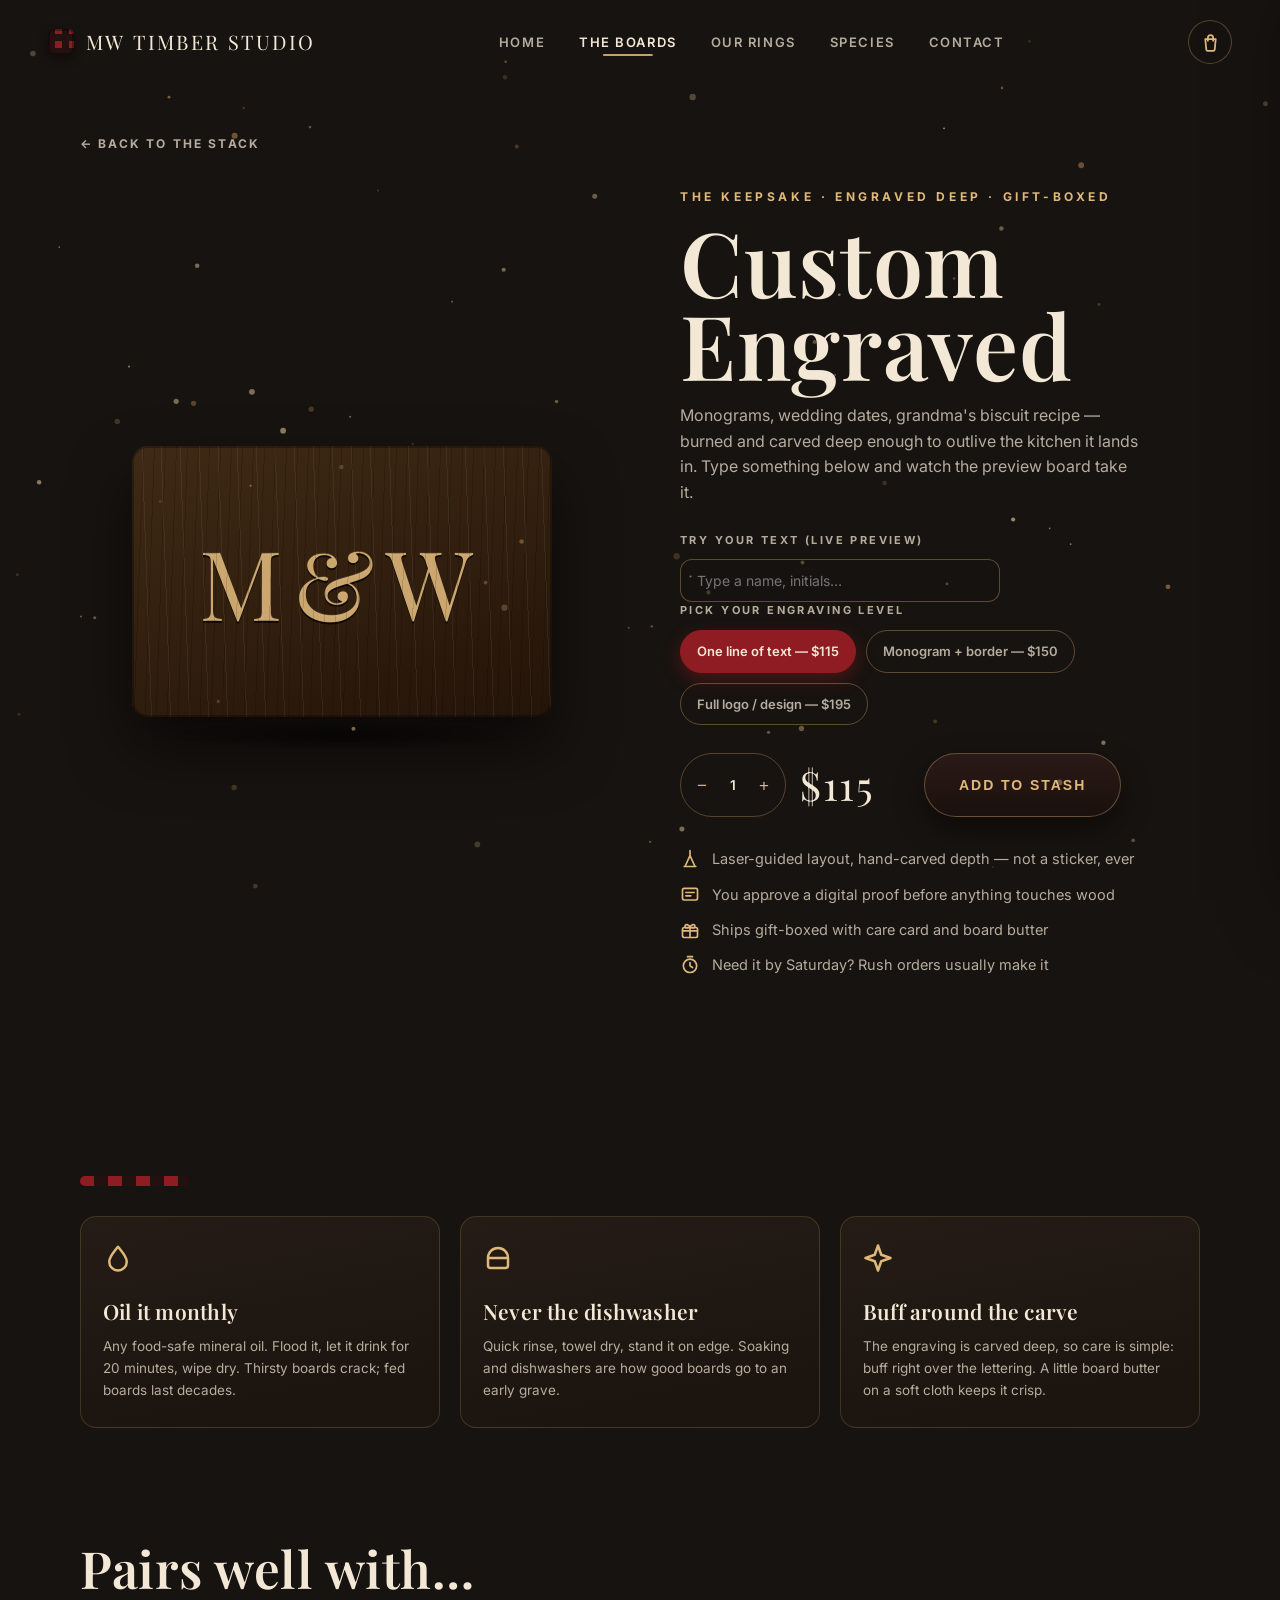
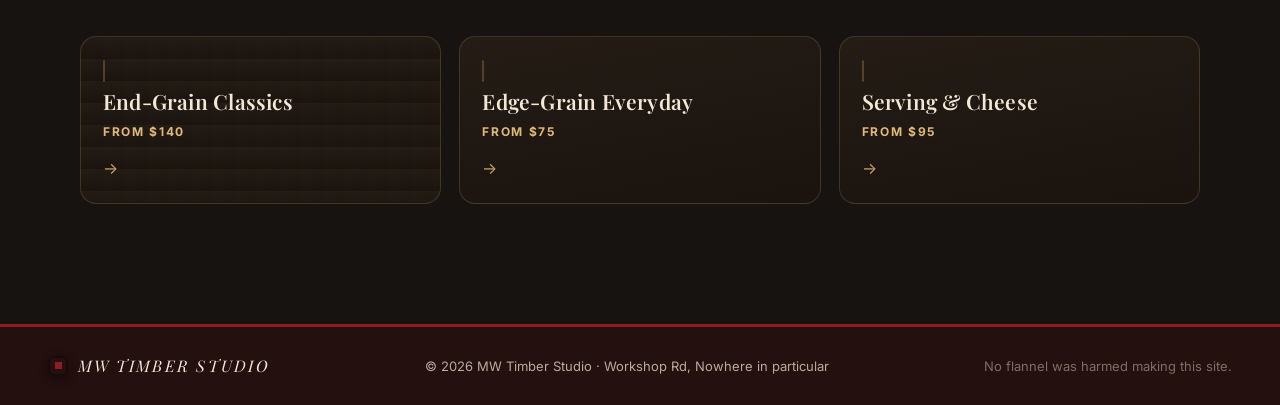
==== commit 5fa6233b: "High-end restyle: Playfair serif, gold accents, 5 price floor, drop cedar/poplar, remove sanding cop" ====
--- a/custom-engraved.html
+++ b/custom-engraved.html
@@ -8,7 +8,7 @@
 <link rel="icon" href="data:image/svg+xml,%3Csvg xmlns='http://www.w3.org/2000/svg' viewBox='0 0 32 32'%3E%3Crect width='32' height='32' fill='%238e1c22'/%3E%3Crect y='0' width='32' height='8' fill='%23231010'/%3E%3Crect y='16' width='32' height='8' fill='%23231010'/%3E%3Crect x='0' width='8' height='32' fill='%23231010' opacity='.85'/%3E%3Crect x='16' width='8' height='32' fill='%23231010' opacity='.85'/%3E%3C/svg%3E" />
 <link rel="preconnect" href="https://fonts.googleapis.com" />
 <link rel="preconnect" href="https://fonts.gstatic.com" crossorigin />
-<link href="https://fonts.googleapis.com/css2?family=Bebas+Neue&family=Inter:wght@400;500;600;700&display=swap" rel="stylesheet" />
+<link href="https://fonts.googleapis.com/css2?family=Playfair+Display:ital,wght@0,500;0,600;0,700;1,500;1,600&family=Inter:wght@400;500;600&display=swap" rel="stylesheet" />
 <link rel="stylesheet" href="styles.css" />
 </head>
 <body class="is-loading">
@@ -55,9 +55,9 @@
 
         <fieldset class="size-pills reveal" data-delay="150" style="border:0">
           <legend class="opt-label">Pick your engraving level</legend>
-          <label class="size-pill"><input type="radio" name="size" value="0" checked /><span>One line of text — $65</span></label>
-          <label class="size-pill"><input type="radio" name="size" value="1" /><span>Monogram + border — $85</span></label>
-          <label class="size-pill"><input type="radio" name="size" value="2" /><span>Full logo / design — $120</span></label>
+          <label class="size-pill"><input type="radio" name="size" value="0" checked /><span>One line of text — $115</span></label>
+          <label class="size-pill"><input type="radio" name="size" value="1" /><span>Monogram + border — $150</span></label>
+          <label class="size-pill"><input type="radio" name="size" value="2" /><span>Full logo / design — $195</span></label>
         </fieldset>
 
         <div class="buy-row reveal" data-delay="200">
@@ -66,7 +66,7 @@
             <output>1</output>
             <button type="button" data-step="1" aria-label="One more">+</button>
           </div>
-          <span class="price-now">$65</span>
+          <span class="price-now">$115</span>
           <button class="btn btn-primary" type="button" data-add="engraved">Add to stash</button>
         </div>
 
@@ -93,9 +93,9 @@
           <p>Quick rinse, towel dry, stand it on edge. Soaking and dishwashers are how good boards go to an early grave.</p>
         </div>
         <div class="care-card reveal">
-          <svg viewBox="0 0 24 24"><title>Refresh yearly</title><path d="M3 17 L17 3 l4 4 L7 21 H3 z M14 6 l4 4"/></svg>
-          <h3>Sand gently</h3>
-          <p>The engraving is carved deep — light sanding around it is fine. Skip the belt sander and it'll outlive us all.</p>
+          <svg viewBox="0 0 24 24"><title>Quarterly buff</title><path d="M12 2 l2.6 7.4 L22 12 l-7.4 2.6 L12 22 l-2.6-7.4 L2 12 l7.4-2.6 z"/></svg>
+          <h3>Buff around the carve</h3>
+          <p>The engraving is carved deep, so care is simple: buff right over the lettering. A little board butter on a soft cloth keeps it crisp.</p>
         </div>
       </div>
     </section>
@@ -106,19 +106,19 @@
         <a class="mini-card reveal" href="end-grain.html" style="--tone: conic-gradient(#4a3018 90deg, #caa36a 90deg 180deg, #4a3018 180deg 270deg, #caa36a 270deg); background-size: 22px 22px;">
           <span class="mc-art"></span>
           <h3>End-Grain Classics</h3>
-          <small>from $85</small><br/>
+          <small>from $140</small><br/>
           <span class="mc-arrow">→</span>
         </a>
         <a class="mini-card reveal" href="edge-grain.html" style="--tone: linear-gradient(160deg,#7e3b2a,#c49f66)">
           <span class="mc-art"></span>
           <h3>Edge-Grain Everyday</h3>
-          <small>from $45</small><br/>
+          <small>from $75</small><br/>
           <span class="mc-arrow">→</span>
         </a>
         <a class="mini-card reveal" href="serving-boards.html" style="--tone: radial-gradient(circle at 30% 120%, #9a7443, #57241a)">
           <span class="mc-art"></span>
           <h3>Serving &amp; Cheese</h3>
-          <small>from $55</small><br/>
+          <small>from $95</small><br/>
           <span class="mc-arrow">→</span>
         </a>
       </div>
--- a/styles.css
+++ b/styles.css
@@ -14,6 +14,7 @@
   --green: #33502f;
   --tile: 68px; /* plaid tile size */
   --ease-out: cubic-bezier(0.2, 0.7, 0.2, 1);
+  --serif: "Playfair Display", Georgia, "Times New Roman", serif;
 }
 
 * { margin: 0; padding: 0; box-sizing: border-box; }
@@ -34,7 +35,8 @@
 
 section { scroll-margin-top: 76px; }
 
-h1, h2, h3 { font-family: "Bebas Neue", "Oswald", "Arial Narrow", sans-serif; letter-spacing: 0.04em; }
+h1, h2, h3 { font-family: var(--serif);
+  letter-spacing: 0.01em; font-weight: 600; }
 
 .container { width: min(1120px, 92%); margin-inline: auto; }
 
@@ -70,9 +72,9 @@
 }
 
 .loader-title {
-  font-family: "Bebas Neue", sans-serif;
-  letter-spacing: 0.45em; text-indent: 0.45em;
-  color: var(--tan); font-size: 15px;
+  font-family: var(--serif);
+  letter-spacing: 0.32em; text-indent: 0.32em;
+  color: var(--tan); font-size: 13px; font-weight: 500;
   animation: fadeSlide 1.4s ease both;
 }
 @keyframes fadeSlide { from { opacity: 0; transform: translateY(10px); } to { opacity: 1; transform: none; } }
@@ -108,7 +110,7 @@
 .brand {
   display: flex; align-items: center; gap: 12px;
   color: var(--cream); text-decoration: none;
-  font-family: "Bebas Neue", sans-serif; font-size: 22px; letter-spacing: 0.18em;
+  font-family: var(--serif); font-size: 20px; letter-spacing: 0.12em;
 }
 .brand-chip {
   width: 26px; height: 26px; border-radius: 6px; flex: none;
@@ -189,8 +191,8 @@
 }
 
 .hero-title {
-  font-size: clamp(64px, 14vw, 190px);
-  line-height: 0.88;
+  font-size: clamp(58px, 10.5vw, 150px);
+  line-height: 0.98;
   color: var(--cream);
   text-shadow: 0 10px 40px rgba(0, 0, 0, 0.55);
   perspective: 900px;
@@ -204,8 +206,9 @@
 }
 .hero-title .line-2 .ch { animation-duration: 1s; }
 .hero-title .outline {
-  color: transparent;
-  -webkit-text-stroke: 2.5px var(--cream);
+  font-style: italic;
+  background: linear-gradient(105deg, var(--tan-bright) 15%, #f4e3bb 50%, var(--tan-bright) 85%);
+  -webkit-background-clip: text; background-clip: text; color: transparent;
 }
 @keyframes chIn { to { transform: none; opacity: 1; } }
 
@@ -244,10 +247,12 @@
 .btn:hover::before { left: 130%; }
 
 .btn-primary {
-  background: var(--plaid-dark); color: var(--tan-bright);
+  background: linear-gradient(180deg, #2b1a17, #1a100d);
+  border: 1px solid rgba(224, 184, 122, 0.35);
+  color: var(--tan-bright);
   box-shadow: 0 12px 30px rgba(0, 0, 0, 0.45);
 }
-.btn-primary:hover { box-shadow: 0 18px 44px rgba(0, 0, 0, 0.55); }
+.btn-primary:hover { border-color: rgba(224, 184, 122, 0.7); box-shadow: 0 18px 44px rgba(0, 0, 0, 0.55), 0 0 24px rgba(224, 184, 122, 0.12); }
 
 .btn-ghost {
   border: 2px solid rgba(242, 232, 213, 0.75); color: var(--cream);
@@ -318,8 +323,9 @@
 }
 .marquee:hover .marquee-track { animation-play-state: paused; }
 .marquee-track span {
-  font-family: "Bebas Neue", sans-serif;
-  font-size: 20px; letter-spacing: 0.28em;
+  font-family: var(--serif);
+  font-style: italic;
+  font-size: 19px; letter-spacing: 0.22em;
   color: var(--tan);
 }
 .marquee-track span b { color: var(--plaid-red); }
@@ -333,10 +339,12 @@
   line-height: 1; margin-bottom: 14px;
 }
 .section-title em {
-  font-style: normal; color: var(--cream);
+  font-style: italic;
+  background: linear-gradient(105deg, var(--cream) 20%, var(--tan-bright) 55%, var(--cream) 90%);
+  -webkit-background-clip: text; background-clip: text; color: transparent;
 }
 .section:not(.section-dark) .section-title em,
-.section-cta .section-title em { background: linear-gradient(180deg, var(--cream) 55%, var(--tan) 55%); -webkit-background-clip: text; background-clip: text; color: transparent; }
+.section-cta .section-title em { background: linear-gradient(105deg, var(--cream) 20%, var(--tan-bright) 55%, var(--cream) 90%); -webkit-background-clip: text; background-clip: text; color: transparent; }
 .rule {
   display: block; width: 110px; height: 10px; margin-top: 16px; border-radius: 6px;
   background:
@@ -366,18 +374,20 @@
 
 .card {
   --mx: 50%; --my: 50%;
-  background: linear-gradient(170deg, #241c15, #1a130e);
-  border: 1px solid rgba(200, 159, 101, 0.22);
+  background:
+    radial-gradient(120% 90% at 50% 0%, rgba(224, 184, 122, 0.06), transparent 55%),
+    linear-gradient(170deg, #241c15, #17110c);
+  border: 1px solid rgba(200, 159, 101, 0.28);
   border-radius: 18px;
-  padding: 34px 26px 28px;
+  padding: 38px 30px 30px;
   position: relative; overflow: hidden;
   transition: transform 0.45s var(--ease-out), border-color 0.4s ease, box-shadow 0.4s ease;
   transform-style: preserve-3d;
   will-change: transform;
 }
 .card:hover {
-  border-color: rgba(224, 184, 122, 0.65);
-  box-shadow: 0 26px 60px rgba(0, 0, 0, 0.5);
+  border-color: rgba(224, 184, 122, 0.7);
+  box-shadow: 0 26px 60px rgba(0, 0, 0, 0.5), inset 0 1px 0 rgba(242, 232, 213, 0.08);
 }
 .card::after { /* cursor glow */
   content: ""; position: absolute; inset: 0;
@@ -401,8 +411,8 @@
 }
 .card:hover .card-icon { transform: rotate(-8deg) scale(1.12); }
 
-.card h3 { font-size: 27px; margin-bottom: 10px; color: var(--cream); }
-.card p { font-size: 14.5px; color: var(--cream-dim); }
+.card h3 { font-size: 26px; margin-bottom: 10px; color: var(--cream); }
+.card p { font-size: 14.5px; color: var(--cream-dim); line-height: 1.7; }
 .card-price {
   display: inline-block; margin-top: 20px;
   font-size: 12px; font-weight: 700; letter-spacing: 0.16em; text-transform: uppercase;
@@ -448,7 +458,7 @@
 #rings-svg .crack { transition-delay: 1.2s; stroke: var(--plaid-red); stroke-width: 3.4; }
 
 .est {
-  font-family: "Bebas Neue", sans-serif; font-size: 30px; letter-spacing: 0.2em;
+  font-family: var(--serif); font-size: 30px; letter-spacing: 0.2em;
   fill: var(--cream); opacity: 0;
   transition: opacity 0.8s ease 1.5s;
 }
@@ -471,7 +481,7 @@
 
 .stats { display: grid; grid-template-columns: repeat(2, 1fr); gap: 26px 34px; margin-top: 44px; }
 .stat .num {
-  font-family: "Bebas Neue", sans-serif;
+  font-family: var(--serif);
   font-size: clamp(44px, 5vw, 64px);
   color: var(--tan-bright);
   display: block; line-height: 1;
@@ -489,8 +499,8 @@
   gap: 20px;
 }
 .swatch {
-  height: 210px; border-radius: 14px; position: relative; overflow: hidden;
-  border: 1px solid rgba(242, 232, 213, 0.14);
+  height: 230px; border-radius: 14px; position: relative; overflow: hidden;
+  border: 1px solid rgba(242, 232, 213, 0.16);
   clip-path: inset(0 0 100% 0);
   transition: clip-path 1s var(--ease-out), transform 0.5s var(--ease-out), box-shadow 0.5s ease;
 }
@@ -510,14 +520,12 @@
 .swatch[data-tone="oak"]     { --tone: linear-gradient(160deg,#a97e4f,#7c5a33); }
 .swatch[data-tone="cherry"]  { --tone: linear-gradient(160deg,#7e3b2a,#57241a); }
 .swatch[data-tone="maple"]   { --tone: linear-gradient(160deg,#caa36a,#9a7443); }
-.swatch[data-tone="cedar"]   { --tone: linear-gradient(160deg,#93402c,#6b2b1e); }
 .swatch[data-tone="fir"]     { --tone: linear-gradient(160deg,#b07c4a,#82552e); }
 .swatch[data-tone="ash"]     { --tone: linear-gradient(160deg,#cbb089,#9d8258); }
-.swatch[data-tone="poplar"]  { --tone: linear-gradient(160deg,#b3a06b,#7f7048); }
 
 .swatch figcaption {
-  position: absolute; left: 16px; bottom: 12px; z-index: 1;
-  font-family: "Bebas Neue", sans-serif; font-size: 21px; letter-spacing: 0.14em;
+  position: absolute; left: 18px; bottom: 14px; z-index: 1;
+  font-family: var(--serif); font-style: italic; font-size: 22px; letter-spacing: 0.08em;
   color: var(--cream); text-shadow: 0 2px 8px rgba(0, 0, 0, 0.8);
 }
 
@@ -555,7 +563,7 @@
 }
 .foot-brand {
   display: inline-flex; align-items: center; gap: 10px;
-  font-family: "Bebas Neue", sans-serif; letter-spacing: 0.2em;
+  font-family: var(--serif); font-style: italic; letter-spacing: 0.14em;
   color: var(--cream); font-size: 16px;
 }
 .foot-brand .brand-chip { width: 20px; height: 20px; }
@@ -771,7 +779,7 @@
 
 .cart-empty { text-align: center; padding: 60px 10px; color: var(--cream-dim); }
 .cart-empty svg { width: 64px; height: 64px; fill: none; stroke: var(--tan); stroke-width: 1.6; stroke-linecap: round; stroke-linejoin: round; opacity: 0.7; margin-bottom: 18px; }
-.cart-empty p { font-family: "Bebas Neue", sans-serif; letter-spacing: 0.14em; font-size: 20px; color: var(--cream); }
+.cart-empty p { font-family: var(--serif); letter-spacing: 0.14em; font-size: 20px; color: var(--cream); }
 .cart-empty small { font-size: 13px; }
 
 .cart-item {
@@ -808,7 +816,7 @@
 .qty output, .qty span { min-width: 24px; text-align: center; font-size: 13.5px; font-weight: 600; color: var(--cream); }
 
 .ci-right { text-align: right; display: grid; gap: 10px; justify-items: end; }
-.ci-price { font-family: "Bebas Neue", sans-serif; font-size: 19px; letter-spacing: 0.06em; color: var(--tan-bright); }
+.ci-price { font-family: var(--serif); font-size: 19px; letter-spacing: 0.06em; color: var(--tan-bright); }
 .ci-remove {
   border: 0; background: none; color: var(--cream-dim); cursor: pointer; font-size: 17px; line-height: 1;
   transition: color 0.2s ease, transform 0.3s var(--ease-out);
@@ -820,7 +828,7 @@
   display: flex; align-items: baseline; justify-content: space-between; margin-bottom: 14px;
 }
 .cart-total small { text-transform: uppercase; letter-spacing: 0.2em; font-size: 11px; color: var(--cream-dim); }
-#cart-total-amt { font-family: "Bebas Neue", sans-serif; font-size: 34px; color: var(--cream); letter-spacing: 0.05em; }
+#cart-total-amt { font-family: var(--serif); font-size: 34px; color: var(--cream); letter-spacing: 0.05em; }
 .cart-note { margin-top: 12px; text-align: center; font-size: 12px; color: var(--cream-dim); }
 
 #checkout-btn { width: 100%; text-align: center; border: 0; font-family: inherit; }
@@ -913,7 +921,7 @@
   display: grid; place-items: center;
 }
 .board-engraved .mono {
-  font-family: "Bebas Neue", sans-serif;
+  font-family: var(--serif);
   font-size: clamp(56px, 8vw, 96px); letter-spacing: 0.12em;
   color: rgba(224, 184, 122, 0.9);
   text-shadow: 0 2px 0 rgba(0, 0, 0, 0.7), 0 -1px 0 rgba(255, 255, 255, 0.08);
@@ -956,7 +964,7 @@
 .buy-row .qty { margin: 0; padding: 4px; }
 .buy-row .qty button { width: 34px; height: 34px; font-size: 17px; }
 .price-now {
-  font-family: "Bebas Neue", sans-serif; font-size: 40px; letter-spacing: 0.04em;
+  font-family: var(--serif); font-size: 40px; letter-spacing: 0.04em;
   color: var(--cream); align-self: center; min-width: 110px;
 }
 .price-now.flip { animation: priceFlip 0.4s var(--ease-out); }
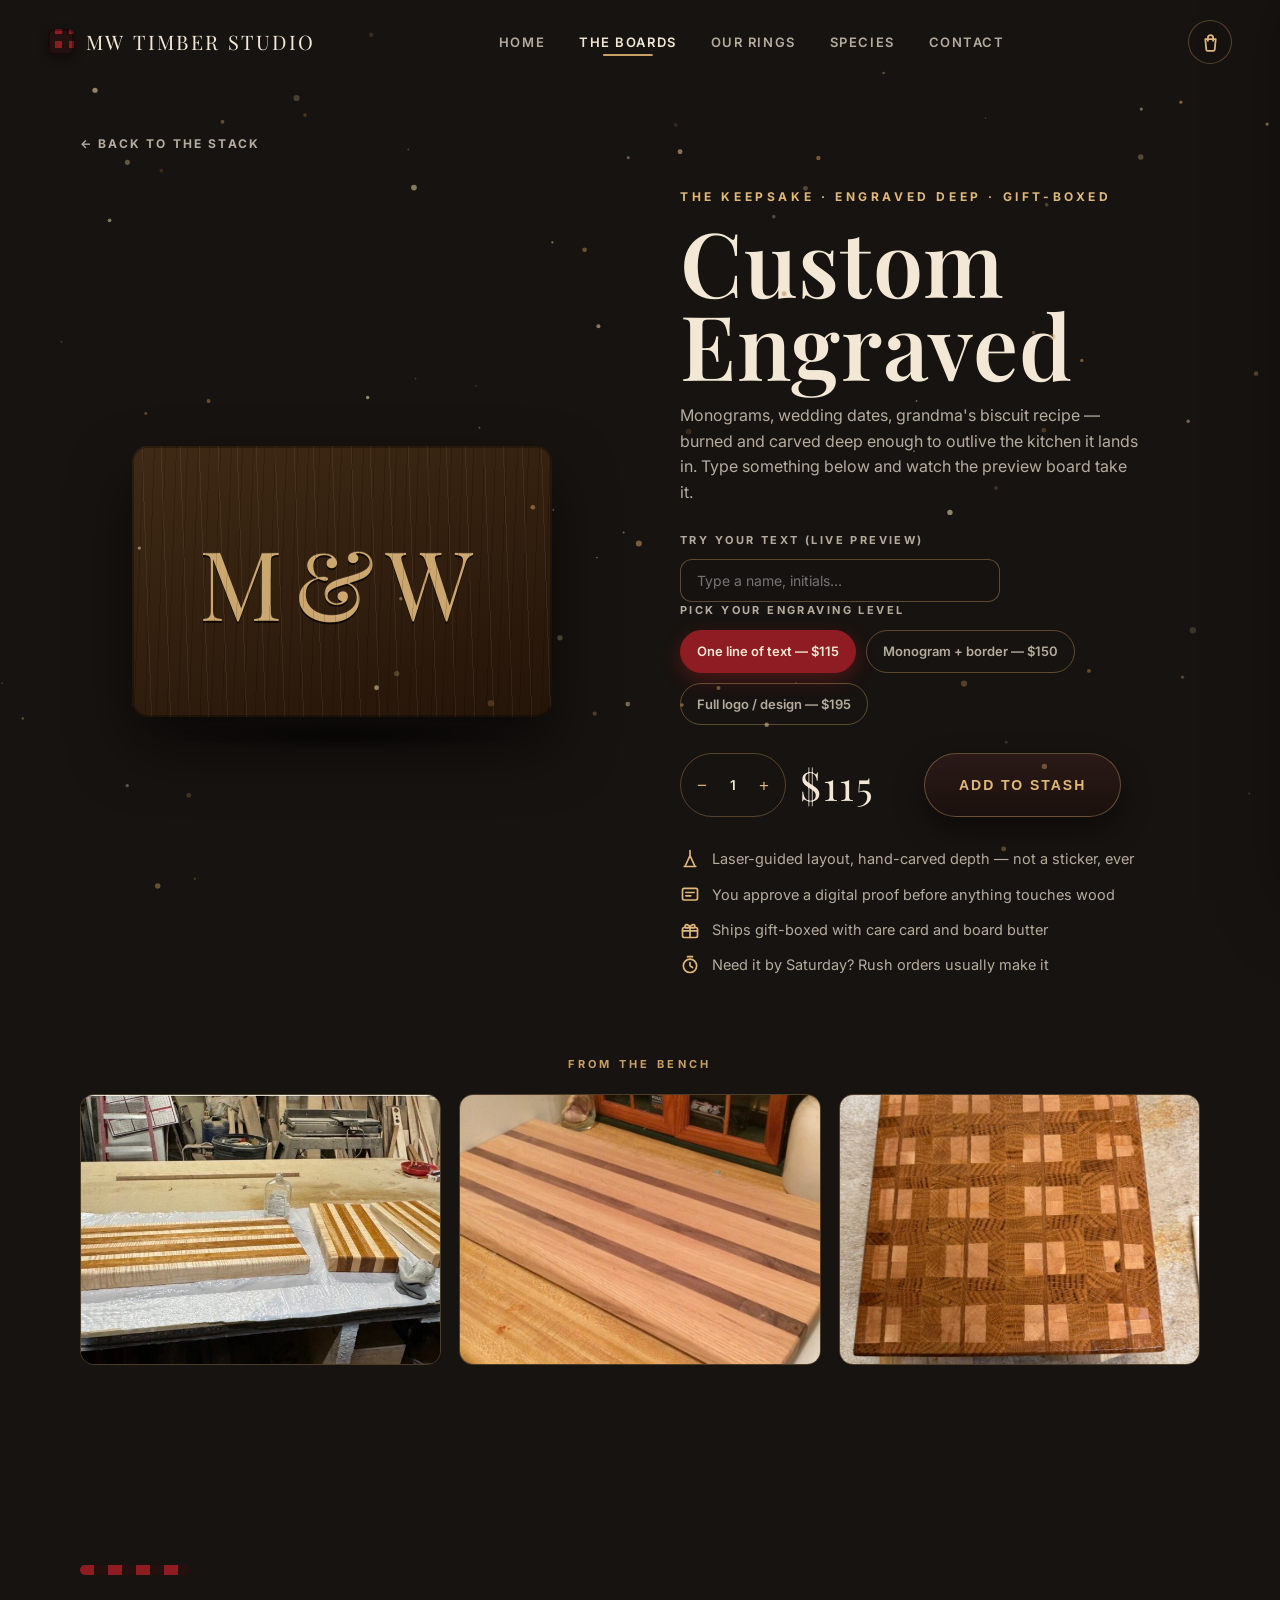
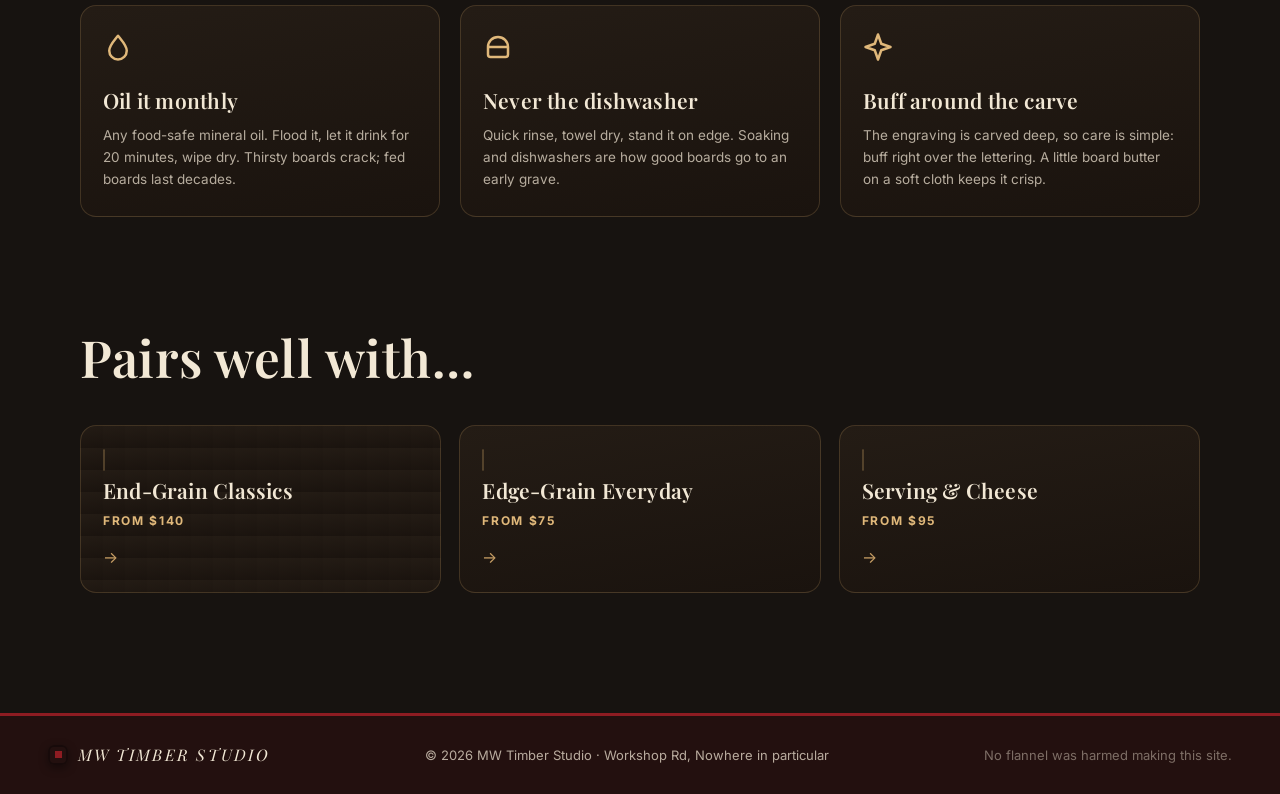
==== commit 48d95bb8: "Real product photos: hero shots on every page, gallery strips, card photography" ====
--- a/custom-engraved.html
+++ b/custom-engraved.html
@@ -79,6 +79,14 @@
       </div>
     </div>
 
+
+    <p class="strip-label">From the bench</p>
+    <div class="photo-strip grid-stagger">
+        <figure class="reveal"><img src="img/workshop.jpg" alt="Three boards fresh off the workshop bench" loading="lazy" /></figure>
+        <figure class="reveal"><img src="img/kitchen.jpg" alt="An oak and walnut board at home on the kitchen counter" loading="lazy" /></figure>
+        <figure class="reveal"><img src="img/end-grain.jpg" alt="End-grain checkerboard cutting board in oak and maple" loading="lazy" /></figure>
+    </div>
+
     <section class="care-strip">
       <h2 class="section-title reveal"><em>Keep It Fed</em><span class="rule"></span></h2>
       <div class="care-grid grid-stagger">
--- a/styles.css
+++ b/styles.css
@@ -396,20 +396,12 @@
 }
 .card:hover::after { opacity: 1; }
 
-.card-icon {
-  width: 74px; height: 74px; border-radius: 50%;
-  background: radial-gradient(circle at 32% 28%, #3d2c1d, #241a11);
-  border: 1px solid rgba(200, 159, 101, 0.35);
-  display: grid; place-items: center;
-  margin-bottom: 22px;
-  transition: transform 0.6s var(--ease-out);
-}
-.card-icon svg {
-  width: 44px; height: 44px;
-  fill: none; stroke: var(--tan-bright); stroke-width: 2.4;
-  stroke-linecap: round; stroke-linejoin: round;
-}
-.card:hover .card-icon { transform: rotate(-8deg) scale(1.12); }
+.card-photo {
+  display: block; width: calc(100% + 60px); margin: -38px -30px 26px;
+  aspect-ratio: 16 / 10; object-fit: cover;
+  transition: transform 0.6s var(--ease-out), filter 0.4s ease;
+}
+.card:hover .card-photo { transform: scale(1.05); filter: brightness(1.07); }
 
 .card h3 { font-size: 26px; margin-bottom: 10px; color: var(--cream); }
 .card p { font-size: 14.5px; color: var(--cream-dim); line-height: 1.7; }
@@ -861,8 +853,43 @@
   display: grid; place-items: center;
   min-height: 440px;
 }
-.board {
-  position: relative; border-radius: 16px;
+
+/* real product photography */
+.photo-stage { margin: 0; }
+.photo-stage img {
+  display: block; width: 100%; max-width: 460px;
+  border-radius: 16px;
+  border: 1px solid rgba(224, 184, 122, 0.35);
+  box-shadow: 0 30px 60px rgba(0, 0, 0, 0.55), inset 0 0 0 1px rgba(0, 0, 0, 0.3);
+  animation: boardFloat 6.5s ease-in-out infinite;
+  transform-style: preserve-3d;
+  transition: transform 0.7s var(--ease-out), box-shadow 0.5s ease;
+}
+.photo-stage:hover img {
+  transform: rotateX(4deg) rotateY(-6deg) scale(1.02);
+  box-shadow: 0 40px 80px rgba(0, 0, 0, 0.6), 0 0 40px rgba(224, 184, 122, 0.08);
+}
+.board-stage .photo-stage { width: 100%; display: grid; place-items: center; }
+
+/* secondary gallery strip */
+.strip-label {
+  margin-top: clamp(50px, 7vw, 80px);
+  text-align: center;
+  font-size: 11px; font-weight: 700; letter-spacing: 0.3em; text-transform: uppercase;
+  color: var(--tan);
+}
+.photo-strip {
+  display: grid; grid-template-columns: repeat(3, 1fr); gap: 18px;
+  margin-top: 20px;
+}
+.photo-strip figure { margin: 0; overflow: hidden; border-radius: 14px; border: 1px solid rgba(200, 159, 101, 0.3); }
+.photo-strip img {
+  display: block; width: 100%; aspect-ratio: 4 / 3; object-fit: cover;
+  transition: transform 0.6s var(--ease-out), filter 0.4s ease;
+}
+.photo-strip figure:hover img { transform: scale(1.05); filter: brightness(1.06); }
+
+.board { position: relative; border-radius: 16px;
   box-shadow: 0 30px 60px rgba(0, 0, 0, 0.55), inset 0 0 0 2px rgba(0, 0, 0, 0.3);
   animation: boardFloat 6.5s ease-in-out infinite;
   transform-style: preserve-3d;
@@ -886,35 +913,6 @@
     repeating-linear-gradient(88deg, rgba(255, 255, 255, 0.06) 0 1px, transparent 1px 19px);
 }
 
-.board-endgrain {
-  width: min(400px, 82%); aspect-ratio: 1.12 / 1;
-  background-image:
-    conic-gradient(#4a3018 90deg, #caa36a 90deg 180deg, #4a3018 180deg 270deg, #caa36a 270deg);
-  background-size: 25% 25%;
-}
-.board-edgegrain {
-  width: min(480px, 88%); aspect-ratio: 1.75 / 1;
-  background-image:
-    repeating-linear-gradient(90deg,
-      #46301a 0 52px, #33210f 52px 58px,
-      #7e3b2a 58px 108px, #5d291d 108px 114px,
-      #c49f66 114px 164px, #97744a 164px 170px);
-}
-.board-paddle {
-  width: min(280px, 62%); aspect-ratio: 0.72 / 1; border-radius: 22px 22px 26px 26px;
-  background: linear-gradient(160deg, #c49f66, #97744a);
-  rotate: 5deg;
-}
-.board-paddle::after { /* handle hole */
-  content: ""; position: absolute; top: 26px; left: 50%; translate: -50%;
-  width: 26px; height: 26px; border-radius: 50%;
-  background: var(--ink); box-shadow: inset 0 2px 6px rgba(0, 0, 0, 0.8), 0 1px 0 rgba(255, 255, 255, 0.18);
-}
-.board-paddle i { /* juice groove */
-  content: ""; position: absolute; inset: 68px 20px 22px; border-radius: 14px;
-  border: 2px dashed rgba(0, 0, 0, 0.28);
-  display: block;
-}
 .board-engraved {
   width: min(420px, 84%); aspect-ratio: 1.55 / 1;
   background: linear-gradient(160deg, #3f2a15, #241408);
@@ -1020,6 +1018,8 @@
 @media (max-width: 900px) {
   .product-hero { grid-template-columns: 1fr; }
   .board-stage { min-height: 360px; order: -1; }
+  .photo-strip { grid-template-columns: 1fr 1fr; }
+  .photo-strip figure:last-child { grid-column: 1 / -1; }
 }
 
 /* ============================================================
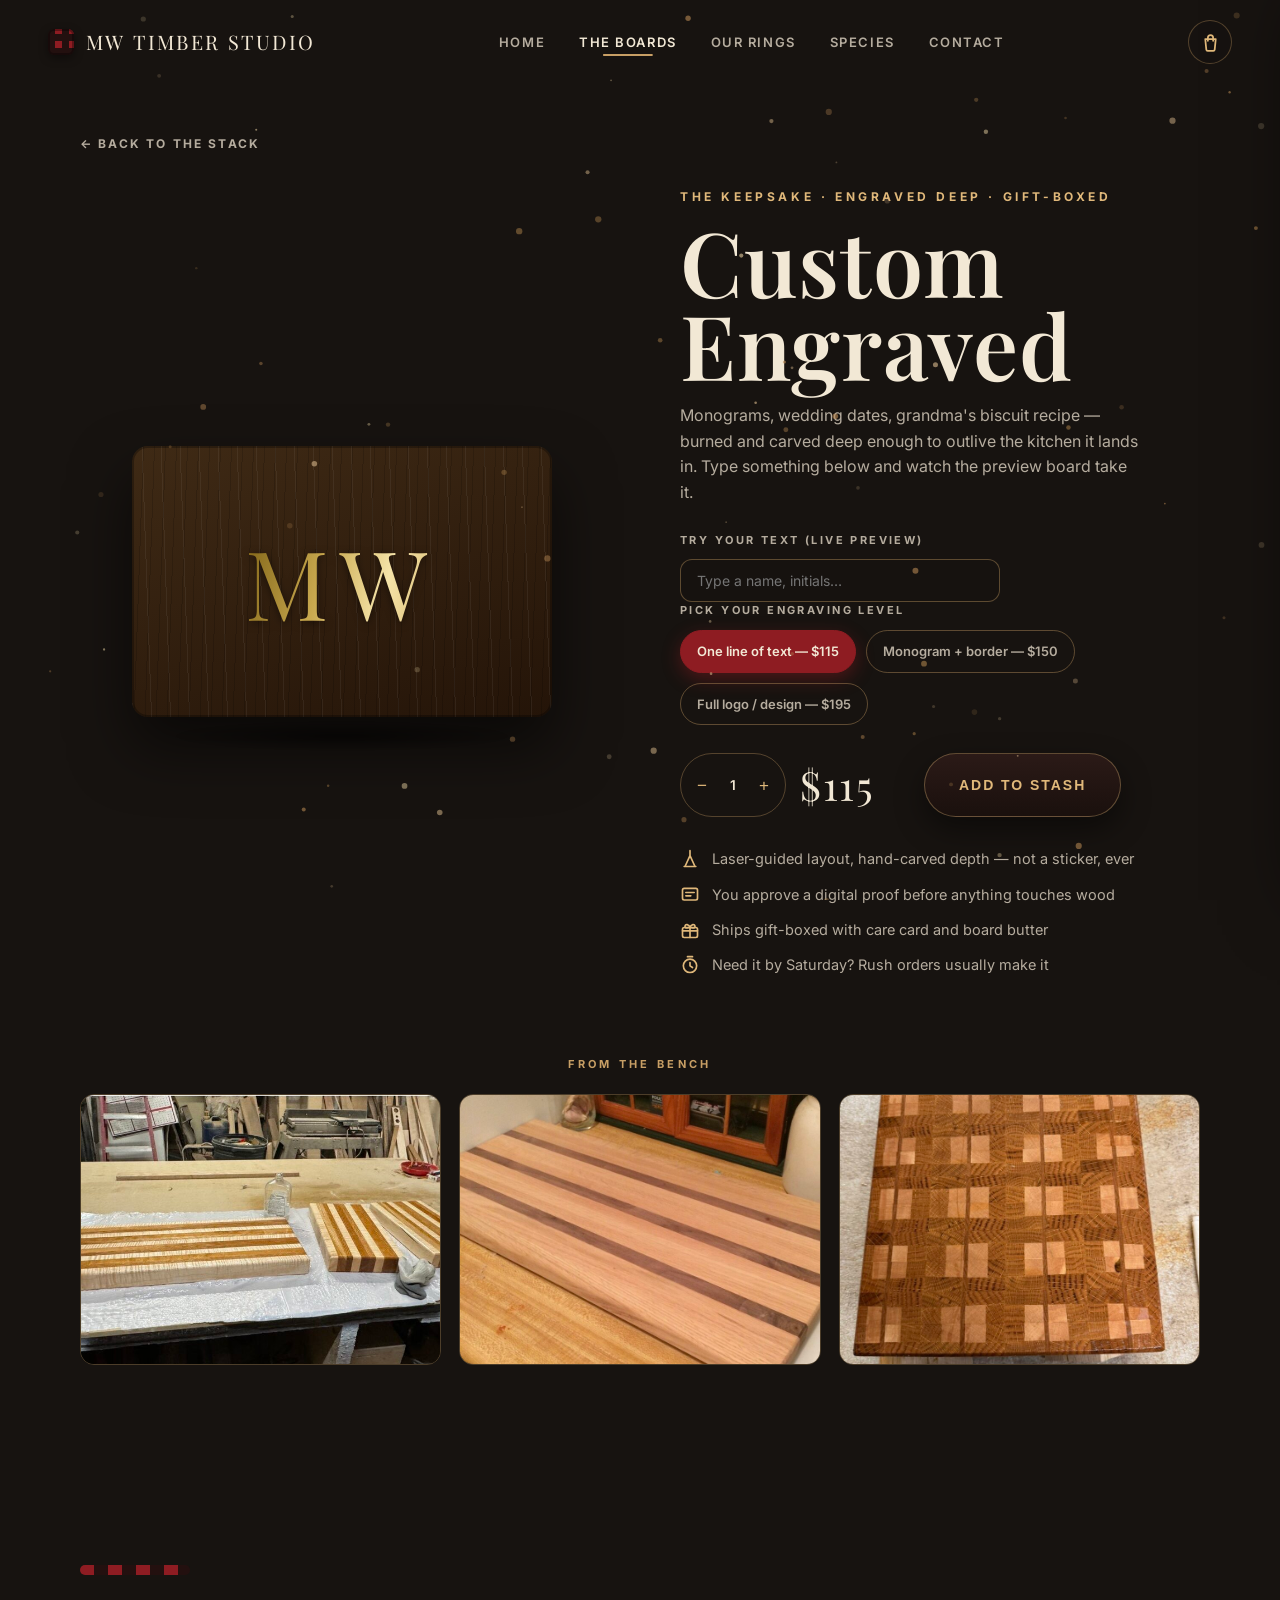
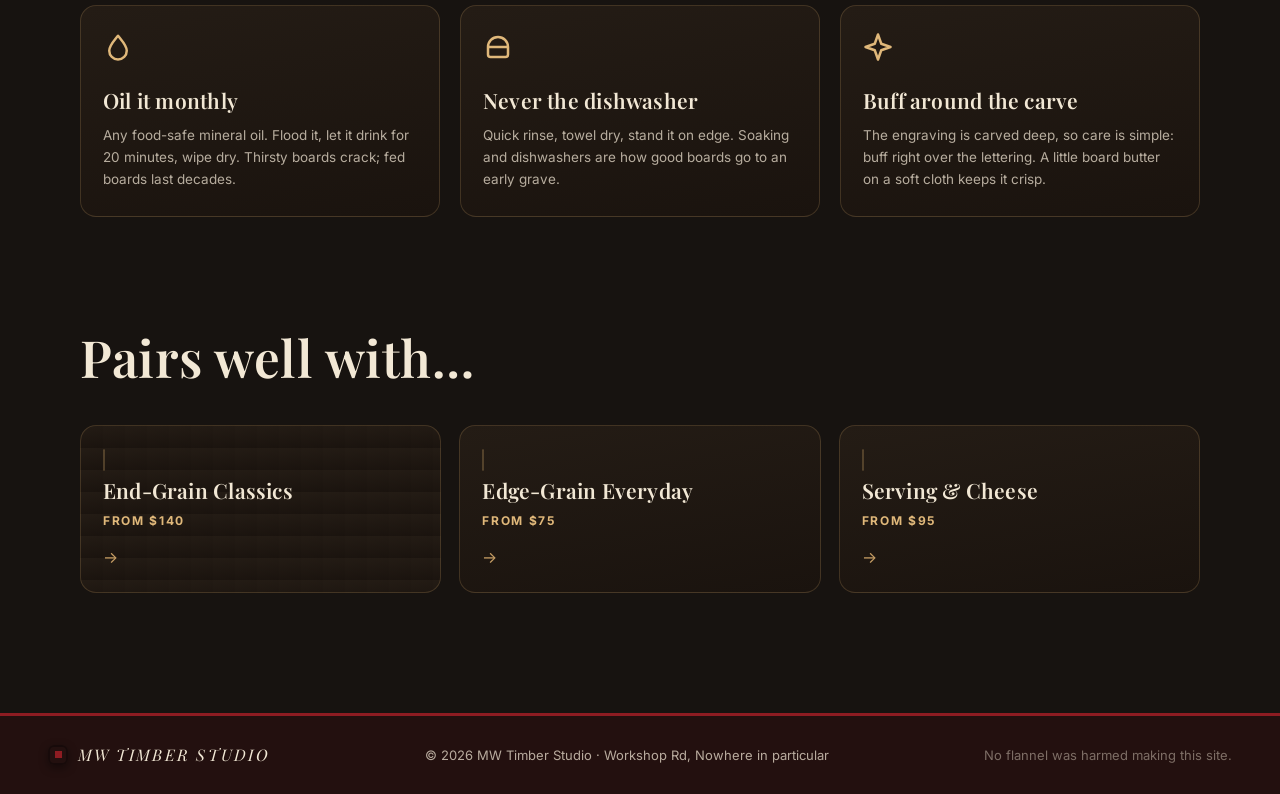
==== commit 4fa9fcca: "MW monogram: metallic gold shine animation on engraved page" ====
--- a/custom-engraved.html
+++ b/custom-engraved.html
@@ -40,7 +40,7 @@
 
     <div class="product-hero">
       <div class="board-stage reveal left" aria-hidden="true">
-        <div class="board board-engraved"><span class="mono">M&amp;W</span></div>
+        <div class="board board-engraved"><span class="mono">MW</span></div>
       </div>
 
       <div class="product-info">
--- a/styles.css
+++ b/styles.css
@@ -921,9 +921,16 @@
 .board-engraved .mono {
   font-family: var(--serif);
   font-size: clamp(56px, 8vw, 96px); letter-spacing: 0.12em;
-  color: rgba(224, 184, 122, 0.9);
-  text-shadow: 0 2px 0 rgba(0, 0, 0, 0.7), 0 -1px 0 rgba(255, 255, 255, 0.08);
-  transition: letter-spacing 0.5s var(--ease-out);
+  background: linear-gradient(105deg,
+    #7a5e12 0%, #c8a84e 22%, #f5e3a8 38%, #d4b56a 54%, #8a6914 66%, #c8a84e 80%, #f5e3a8 100%);
+  background-size: 200% 100%;
+  -webkit-background-clip: text; background-clip: text; color: transparent;
+  animation: metalShine 3s ease-in-out infinite;
+  filter: drop-shadow(0 2px 4px rgba(0,0,0,0.5));
+}
+@keyframes metalShine {
+  0%   { background-position: 0% 50%; }
+  100% { background-position: 200% 50%; }
 }
 .board-engraved .mono.bump { animation: monoBump 0.45s var(--ease-out); }
 @keyframes monoBump {
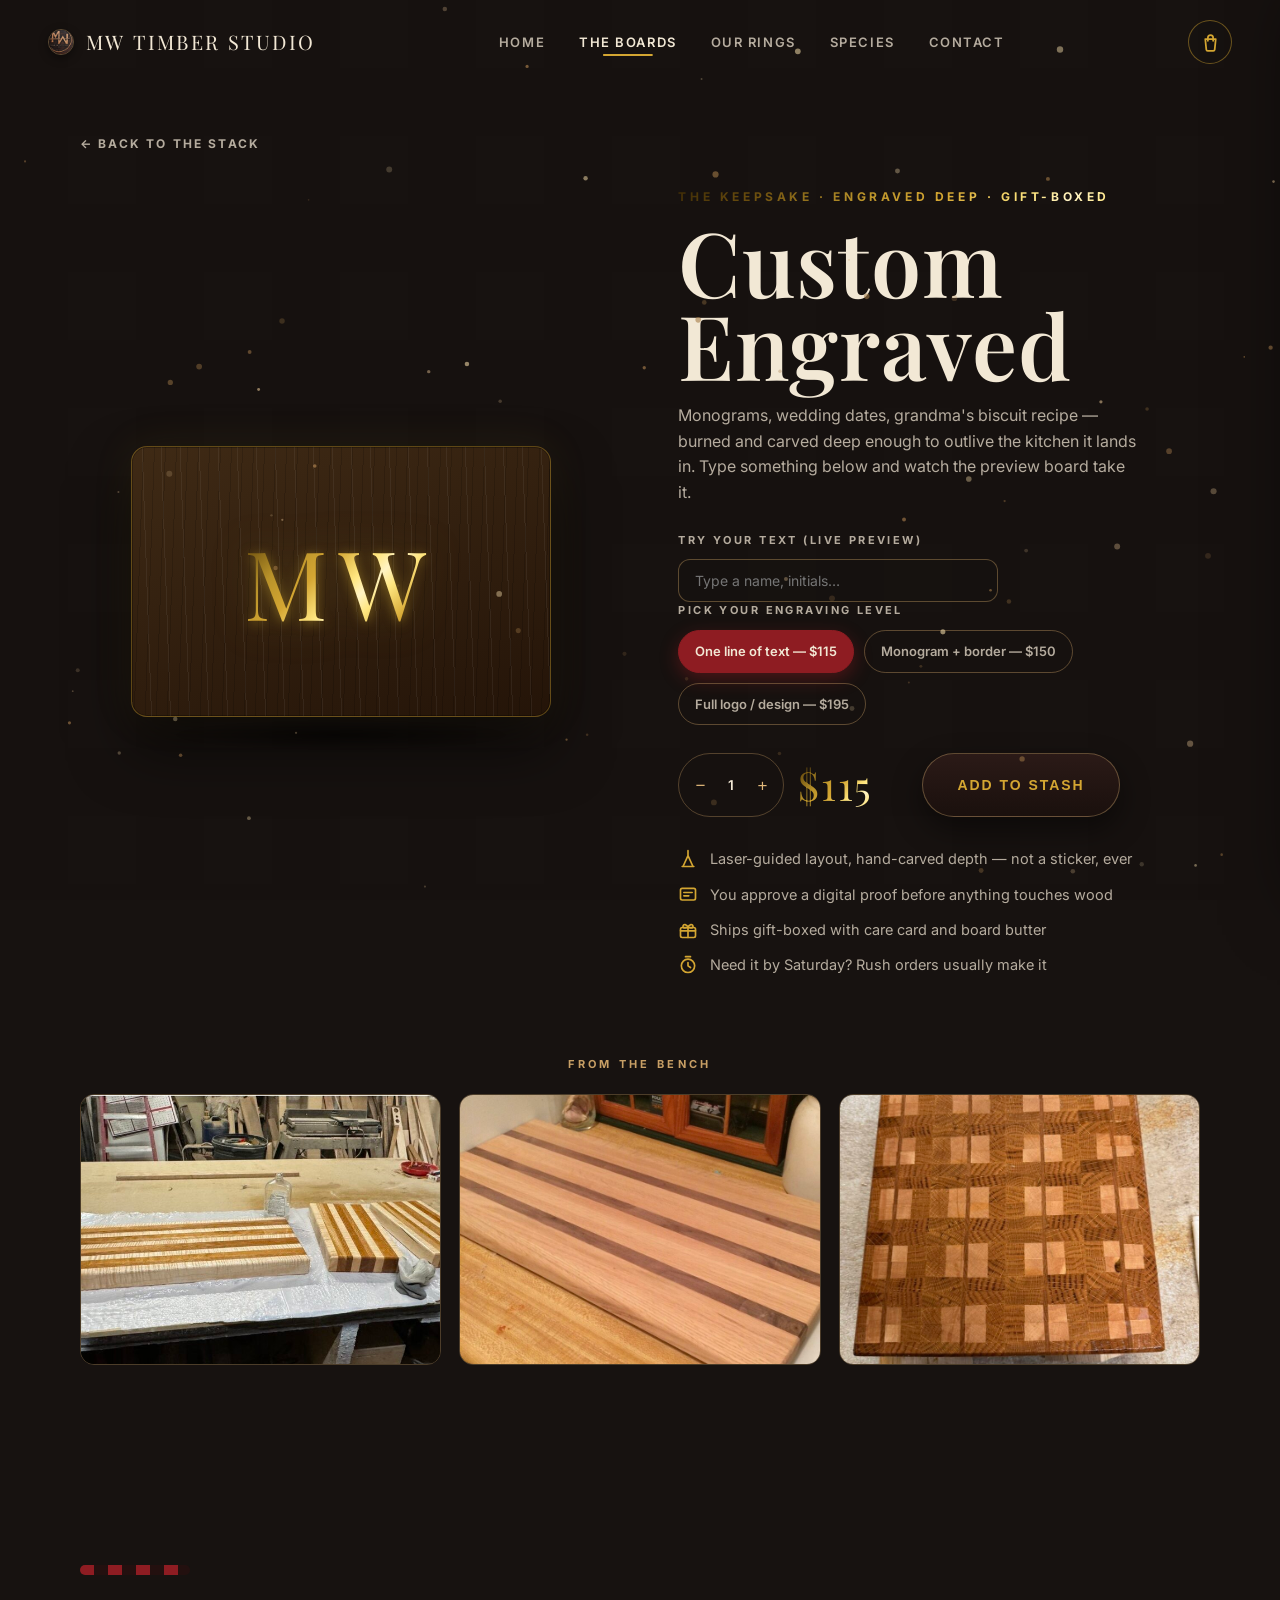
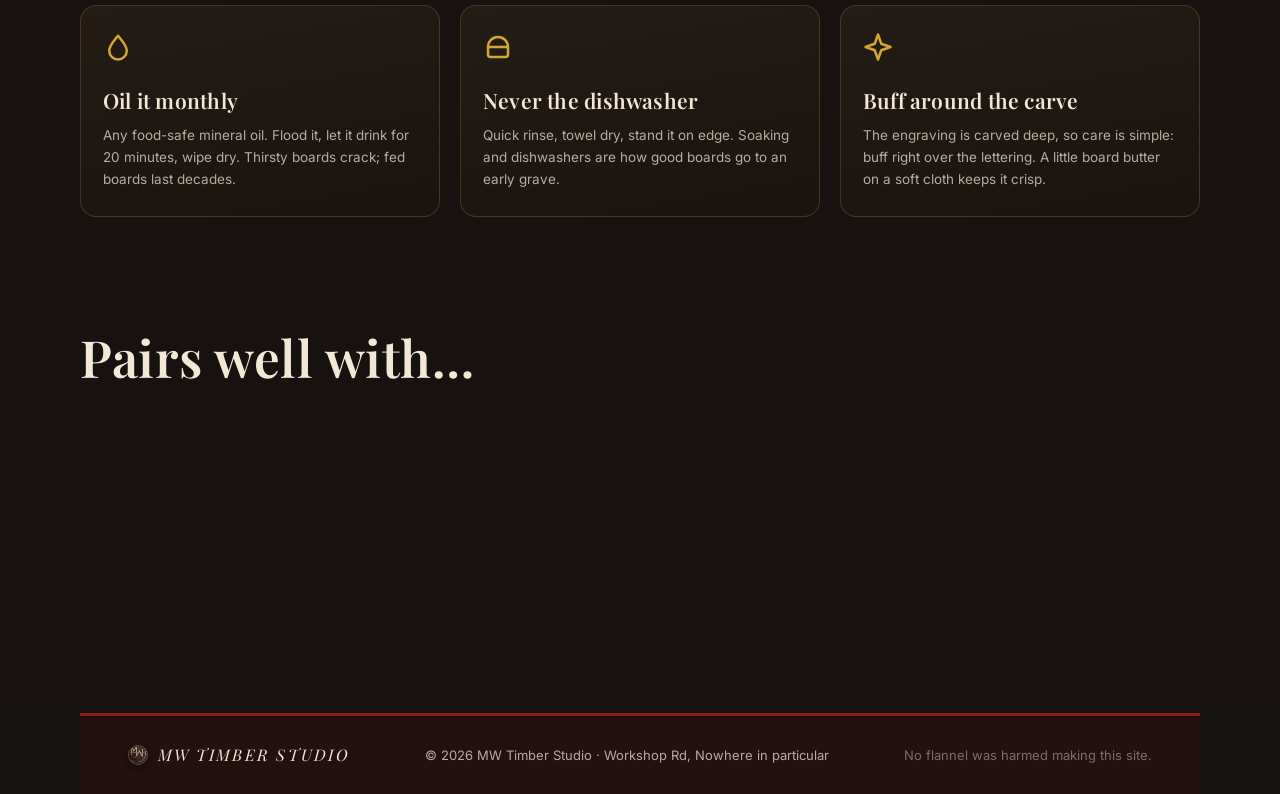
==== commit 9e769ce2: "Add MW Timber Studio logo and brand collage photos - Replaced CSS plaid chip brand mark with real en" ====
--- a/custom-engraved.html
+++ b/custom-engraved.html
@@ -21,7 +21,7 @@
 
 <nav id="nav">
   <a class="brand" href="index.html">
-    <span class="brand-chip"></span>
+    <img class="brand-logo" src="img/logo.jpg" alt="" width="26" height="26" />
     <span>MW&nbsp;TIMBER&nbsp;STUDIO</span>
   </a>
   <button id="nav-toggle" type="button" aria-label="Toggle menu"><i></i><i></i><i></i></button>
@@ -135,7 +135,7 @@
 </main>
 
 <footer>
-  <span class="foot-brand"><span class="brand-chip"></span> MW TIMBER STUDIO</span>
+  <span class="foot-brand"><img class="brand-logo" src="img/logo.jpg" alt="" width="20" height="20" /> MW TIMBER STUDIO</span>
   <span>© 2026 MW Timber Studio · Workshop Rd, Nowhere in particular</span>
   <span class="foot-note">No flannel was harmed making this site.</span>
 </footer>
--- a/styles.css
+++ b/styles.css
@@ -15,6 +15,13 @@
   --tile: 68px; /* plaid tile size */
   --ease-out: cubic-bezier(0.2, 0.7, 0.2, 1);
   --serif: "Playfair Display", Georgia, "Times New Roman", serif;
+  --gold: #d4a632;
+  --gold-bright: #ffe680;
+  --gold-gradient: linear-gradient(135deg,
+    #3d2b06 0%, #6b4e0e 8%, #b8922a 18%, #d4a632 26%,
+    #ffe680 34%, #fff3c4 38%, #ffe680 42%, #d4a632 50%,
+    #8a6914 58%, #b8922a 66%, #ffe680 74%, #fff3c4 78%,
+    #d4a632 86%, #6b4e0e 94%, #3d2b06 100%);
 }
 
 * { margin: 0; padding: 0; box-sizing: border-box; }
@@ -23,7 +30,19 @@
 
 body {
   font-family: "Inter", system-ui, -apple-system, sans-serif;
-  background: var(--ink);
+  background-color: var(--ink);
+  background-image:
+    repeating-linear-gradient(0deg,
+      rgba(15, 5, 5, 0.68) 0 var(--tile),
+      transparent var(--tile) calc(var(--tile) * 2)),
+    repeating-linear-gradient(90deg,
+      rgba(15, 5, 5, 0.68) 0 var(--tile),
+      transparent var(--tile) calc(var(--tile) * 2)),
+    repeating-linear-gradient(45deg,
+      transparent 0px, transparent 1px,
+      rgba(0, 0, 0, 0.04) 1px, rgba(0, 0, 0, 0.04) 2px);
+  background-size: calc(var(--tile) * 2) calc(var(--tile) * 2), calc(var(--tile) * 2) calc(var(--tile) * 2), 3px 3px;
+  background-attachment: fixed, fixed, fixed;
   color: var(--cream);
   overflow-x: hidden;
   line-height: 1.6;
@@ -40,7 +59,7 @@
 
 .container { width: min(1120px, 92%); margin-inline: auto; }
 
-.section { padding: clamp(80px, 12vw, 140px) 0; position: relative; }
+.section { padding: clamp(80px, 12vw, 140px) 0; position: relative; background: rgba(23, 19, 16, 0.88); }
 
 /* ============================================================
    PRELOADER
@@ -123,6 +142,15 @@
 }
 .brand:hover .brand-chip { transform: rotate(90deg) scale(1.08); }
 
+.brand-logo {
+  width: 26px; height: 26px; border-radius: 50%; flex: none;
+  object-fit: cover;
+  border: 1px solid rgba(224, 184, 122, 0.35);
+  box-shadow: 0 3px 10px rgba(0, 0, 0, 0.4);
+  transition: transform 0.5s var(--ease-out);
+}
+.brand:hover .brand-logo { transform: rotate(90deg) scale(1.08); }
+
 .nav-links {
   display: flex; gap: 6px; list-style: none;
 }
@@ -166,9 +194,16 @@
   position: absolute; inset: -140px; z-index: -2;
   background-color: var(--plaid-red);
   background-image:
-    repeating-linear-gradient(0deg,  rgba(24, 9, 9, 0.62) 0 var(--tile), transparent var(--tile) calc(var(--tile) * 2)),
-    repeating-linear-gradient(90deg, rgba(24, 9, 9, 0.62) 0 var(--tile), transparent var(--tile) calc(var(--tile) * 2));
-  background-size: calc(var(--tile) * 2) calc(var(--tile) * 2);
+    repeating-linear-gradient(0deg,
+      rgba(15, 5, 5, 0.72) 0 var(--tile),
+      transparent var(--tile) calc(var(--tile) * 2)),
+    repeating-linear-gradient(90deg,
+      rgba(15, 5, 5, 0.72) 0 var(--tile),
+      transparent var(--tile) calc(var(--tile) * 2)),
+    repeating-linear-gradient(45deg,
+      transparent 0px, transparent 1px,
+      rgba(0, 0, 0, 0.05) 1px, rgba(0, 0, 0, 0.05) 2px);
+  background-size: calc(var(--tile) * 2) calc(var(--tile) * 2), calc(var(--tile) * 2) calc(var(--tile) * 2), 3px 3px;
   animation: plaidDrift 26s linear infinite;
 }
 @keyframes plaidDrift {
@@ -204,11 +239,42 @@
   opacity: 0;
   animation: chIn 0.85s var(--ease-out) forwards;
 }
-.hero-title .line-2 .ch { animation-duration: 1s; }
+.hero-title .line-1 .ch {
+  /* live-edge wood: bright grain flows left→right across the whole word */
+  background:
+    repeating-linear-gradient(90deg,
+      transparent 0px, transparent 2px,
+      rgba(80, 48, 16, 0.12) 2px, rgba(80, 48, 16, 0.12) 3px),
+    linear-gradient(90deg,
+      #8b5e34 0%, #a0704a 6%, #c4956a 14%, #ddb88a 22%,
+      #c4956a 30%, #a0704a 38%, #ddb88a 46%, #c4956a 54%,
+      #a0704a 62%, #ddb88a 70%, #c4956a 78%, #a0704a 86%,
+      #8b5e34 94%, #6b4226 100%);
+  background-size: 200% 100%, 500% 100%;
+  -webkit-background-clip: text;
+  background-clip: text;
+  color: transparent;
+  text-shadow:
+    0 0 30px rgba(196, 149, 106, 0.35),
+    0 3px 12px rgba(0, 0, 0, 0.7);
+}
+/* each letter shows a contiguous slice of the grain */
+.hero-title .line-1 .ch:nth-child(1) { background-position: 0% 50%, 0% 50%; }
+.hero-title .line-1 .ch:nth-child(2) { background-position: 0% 50%, 20% 50%; }
+.hero-title .line-1 .ch:nth-child(3) { background-position: 0% 50%, 40% 50%; }
+.hero-title .line-1 .ch:nth-child(4) { background-position: 0% 50%, 60% 50%; }
+.hero-title .line-1 .ch:nth-child(5) { background-position: 0% 50%, 80% 50%; }
+.hero-title .line-1 .ch:nth-child(6) { background-position: 0% 50%, 100% 50%; }
+.hero-title .line-2 .ch {
+  animation: chIn 1s var(--ease-out) forwards, metalShine 3.5s ease-in-out infinite;
+}
 .hero-title .outline {
   font-style: italic;
-  background: linear-gradient(105deg, var(--tan-bright) 15%, #f4e3bb 50%, var(--tan-bright) 85%);
-  -webkit-background-clip: text; background-clip: text; color: transparent;
+  background: var(--gold-gradient);
+  background-size: 200% 100%;
+  -webkit-background-clip: text;
+  background-clip: text;
+  color: transparent;
 }
 @keyframes chIn { to { transform: none; opacity: 1; } }
 
@@ -418,7 +484,7 @@
 .section-dark {
   background:
     radial-gradient(900px circle at 15% 20%, rgba(142, 28, 34, 0.16), transparent 55%),
-    var(--bark);
+    rgba(42, 31, 22, 0.92);
 }
 .split {
   display: grid; grid-template-columns: minmax(300px, 460px) 1fr;
@@ -475,7 +541,12 @@
 .stat .num {
   font-family: var(--serif);
   font-size: clamp(44px, 5vw, 64px);
-  color: var(--tan-bright);
+  background: var(--gold-gradient);
+  background-size: 200% 100%;
+  -webkit-background-clip: text;
+  background-clip: text;
+  color: transparent;
+  animation: metalShine 3.5s ease-in-out infinite;
   display: block; line-height: 1;
 }
 .stat small {
@@ -529,9 +600,16 @@
   position: absolute; inset: -80px; z-index: 0;
   background-color: var(--plaid-red);
   background-image:
-    repeating-linear-gradient(0deg,  rgba(24, 9, 9, 0.62) 0 var(--tile), transparent var(--tile) calc(var(--tile) * 2)),
-    repeating-linear-gradient(90deg, rgba(24, 9, 9, 0.62) 0 var(--tile), transparent var(--tile) calc(var(--tile) * 2));
-  background-size: calc(var(--tile) * 2) calc(var(--tile) * 2);
+    repeating-linear-gradient(0deg,
+      rgba(15, 5, 5, 0.72) 0 var(--tile),
+      transparent var(--tile) calc(var(--tile) * 2)),
+    repeating-linear-gradient(90deg,
+      rgba(15, 5, 5, 0.72) 0 var(--tile),
+      transparent var(--tile) calc(var(--tile) * 2)),
+    repeating-linear-gradient(45deg,
+      transparent 0px, transparent 1px,
+      rgba(0, 0, 0, 0.05) 1px, rgba(0, 0, 0, 0.05) 2px);
+  background-size: calc(var(--tile) * 2) calc(var(--tile) * 2), calc(var(--tile) * 2) calc(var(--tile) * 2), 3px 3px;
   animation: plaidDrift 32s linear infinite reverse;
 }
 .cta-inner { position: relative; z-index: 1; text-align: center; padding: 40px 0; }
@@ -550,6 +628,7 @@
   border-top: 3px solid var(--plaid-red);
   display: flex; align-items: center; justify-content: space-between;
   gap: 14px; flex-wrap: wrap;
+  max-width: 1120px; margin-inline: auto;
   padding: 26px min(4vw, 48px);
   font-size: 13px; color: var(--cream-dim);
 }
@@ -559,6 +638,7 @@
   color: var(--cream); font-size: 16px;
 }
 .foot-brand .brand-chip { width: 20px; height: 20px; }
+.foot-brand .brand-logo { width: 20px; height: 20px; }
 .foot-note { opacity: 0.6; }
 
 /* ============================================================
@@ -833,7 +913,7 @@
 /* ============================================================
    PRODUCT PAGES
    ============================================================ */
-.product-page { padding: 130px 0 clamp(80px, 10vw, 120px); position: relative; }
+.product-page { padding: 130px 0 clamp(80px, 10vw, 120px); position: relative; background: rgba(23, 19, 16, 0.88); }
 
 .crumb {
   display: inline-flex; align-items: center; gap: 8px;
@@ -844,7 +924,7 @@
 .crumb:hover { color: var(--tan-bright); transform: translateX(-4px); }
 
 .product-hero {
-  display: grid; grid-template-columns: minmax(320px, 1fr) minmax(340px, 520px);
+  display: grid; grid-template-columns: 1fr 1fr;
   gap: clamp(36px, 6vw, 80px); align-items: center;
 }
 
@@ -871,6 +951,20 @@
 }
 .board-stage .photo-stage { width: 100%; display: grid; place-items: center; }
 
+/* brand collage (rings section) */
+.brand-photo { margin: 28px 0 0; }
+.brand-photo img {
+  display: block; width: 100%;
+  border-radius: 16px;
+  border: 1px solid rgba(224, 184, 122, 0.35);
+  box-shadow: 0 20px 50px rgba(0, 0, 0, 0.55);
+}
+.brand-photo figcaption {
+  margin-top: 10px;
+  font-size: 11px; font-weight: 700; letter-spacing: 0.3em; text-transform: uppercase;
+  color: var(--tan); text-align: center;
+}
+
 /* secondary gallery strip */
 .strip-label {
   margin-top: clamp(50px, 7vw, 80px);
@@ -917,16 +1011,41 @@
   width: min(420px, 84%); aspect-ratio: 1.55 / 1;
   background: linear-gradient(160deg, #3f2a15, #241408);
   display: grid; place-items: center;
+  border: 1px solid rgba(180, 146, 42, 0.4);
+  box-shadow: 0 30px 60px rgba(0, 0, 0, 0.55),
+              0 0 40px rgba(180, 146, 42, 0.1),
+              inset 0 0 0 1px rgba(0, 0, 0, 0.3);
+  transition: box-shadow 0.6s ease;
+}
+.board-stage:hover .board-engraved {
+  box-shadow: 0 40px 80px rgba(0, 0, 0, 0.6),
+              0 0 60px rgba(180, 146, 42, 0.15),
+              inset 0 0 0 1px rgba(0, 0, 0, 0.3);
 }
 .board-engraved .mono {
   font-family: var(--serif);
   font-size: clamp(56px, 8vw, 96px); letter-spacing: 0.12em;
-  background: linear-gradient(105deg,
-    #7a5e12 0%, #c8a84e 22%, #f5e3a8 38%, #d4b56a 54%, #8a6914 66%, #c8a84e 80%, #f5e3a8 100%);
+  background: linear-gradient(135deg,
+    #3d2b06 0%,
+    #6b4e0e 8%,
+    #b8922a 18%,
+    #d4a632 26%,
+    #ffe680 34%,
+    #fff3c4 38%,
+    #ffe680 42%,
+    #d4a632 50%,
+    #8a6914 58%,
+    #b8922a 66%,
+    #ffe680 74%,
+    #fff3c4 78%,
+    #d4a632 86%,
+    #6b4e0e 94%,
+    #3d2b06 100%);
   background-size: 200% 100%;
   -webkit-background-clip: text; background-clip: text; color: transparent;
-  animation: metalShine 3s ease-in-out infinite;
-  filter: drop-shadow(0 2px 4px rgba(0,0,0,0.5));
+  animation: metalShine 3.5s ease-in-out infinite;
+  filter: drop-shadow(0 2px 6px rgba(180, 146, 42, 0.6))
+          drop-shadow(0 0 20px rgba(180, 146, 42, 0.25));
 }
 @keyframes metalShine {
   0%   { background-position: 0% 50%; }
@@ -1030,6 +1149,94 @@
 }
 
 /* ============================================================
+   METALLIC GOLD
+   ============================================================ */
+
+/* text → metallic gradient */
+.hero-kicker,
+.product-kicker,
+.card-price,
+.cta-inner h2 strong,
+.num,
+.ci-price,
+.price-now,
+.loader-title,
+#cart-total-amt {
+  background: var(--gold-gradient);
+  background-size: 200% 100%;
+  -webkit-background-clip: text;
+  background-clip: text;
+  color: transparent;
+  animation: metalShine 3.5s ease-in-out infinite;
+}
+
+/* section titles → metallic gold (override earlier gradient) */
+.section-title em {
+  background: var(--gold-gradient);
+  background-size: 200% 100%;
+  -webkit-background-clip: text;
+  background-clip: text;
+  color: transparent;
+  animation: metalShine 3.5s ease-in-out infinite;
+}
+.section:not(.section-dark) .section-title em,
+.section-cta .section-title em {
+  background: var(--gold-gradient);
+  background-size: 200% 100%;
+  -webkit-background-clip: text;
+  background-clip: text;
+  color: transparent;
+  animation: metalShine 3.5s ease-in-out infinite;
+}
+
+/* buttons → solid gold */
+.btn-primary { color: var(--gold) !important; }
+.btn-primary:hover { color: var(--gold-bright) !important; }
+.btn-mini { color: var(--gold) !important; border-color: var(--gold) !important; }
+.btn-mini:hover { color: var(--plaid-dark) !important; background: var(--gold) !important; border-color: var(--gold) !important; }
+
+/* button shine sweep → gold tint */
+.btn::before { background: linear-gradient(105deg, transparent, rgba(255, 230, 128, 0.4), transparent); }
+
+/* card hover sheen → gold */
+.card::before { background: linear-gradient(100deg, transparent, rgba(212, 166, 50, 0.12), transparent); }
+.card::after { background: radial-gradient(420px circle at var(--mx) var(--my), rgba(212, 166, 50, 0.16), transparent 45%); }
+
+/* nav → gold underline */
+.nav-links a::after { background: var(--gold); }
+
+/* cart button → gold */
+#cart-btn { border-color: rgba(212, 166, 50, 0.45); color: var(--gold); }
+#cart-btn:hover { background: var(--gold); color: var(--plaid-dark); border-color: var(--gold); }
+.cart-head h2 svg { stroke: var(--gold); }
+
+/* cart drawer borders → gold */
+.cart-head { border-bottom-color: rgba(212, 166, 50, 0.35); }
+.cart-item { border-bottom-color: rgba(212, 166, 50, 0.22); }
+.cart-foot { border-top-color: rgba(212, 166, 50, 0.35); }
+.ci-thumb { border-color: rgba(212, 166, 50, 0.35); }
+.cart-empty svg { stroke: var(--gold); }
+
+/* SVG icons → gold */
+.feature-list svg { stroke: var(--gold); }
+.care-card svg { stroke: var(--gold); }
+.cart-head h2 svg { stroke: var(--gold); }
+.mc-arrow { color: var(--gold); }
+
+/* rings → gold */
+#rings-svg .ring-g ellipse { stroke: var(--gold); }
+
+/* size pills → gold hover */
+.size-pill span:hover { border-color: var(--gold); }
+
+/* toast → gold accent */
+#toast { border-color: rgba(212, 166, 50, 0.45); }
+#toast strong { color: var(--gold); }
+
+/* engrave input → gold focus */
+.engrave-preview input:focus { border-color: var(--gold); box-shadow: 0 0 0 3px rgba(212, 166, 50, 0.18); }
+
+/* ============================================================
    REDUCED MOTION
    ============================================================ */
 @media (prefers-reduced-motion: reduce) {
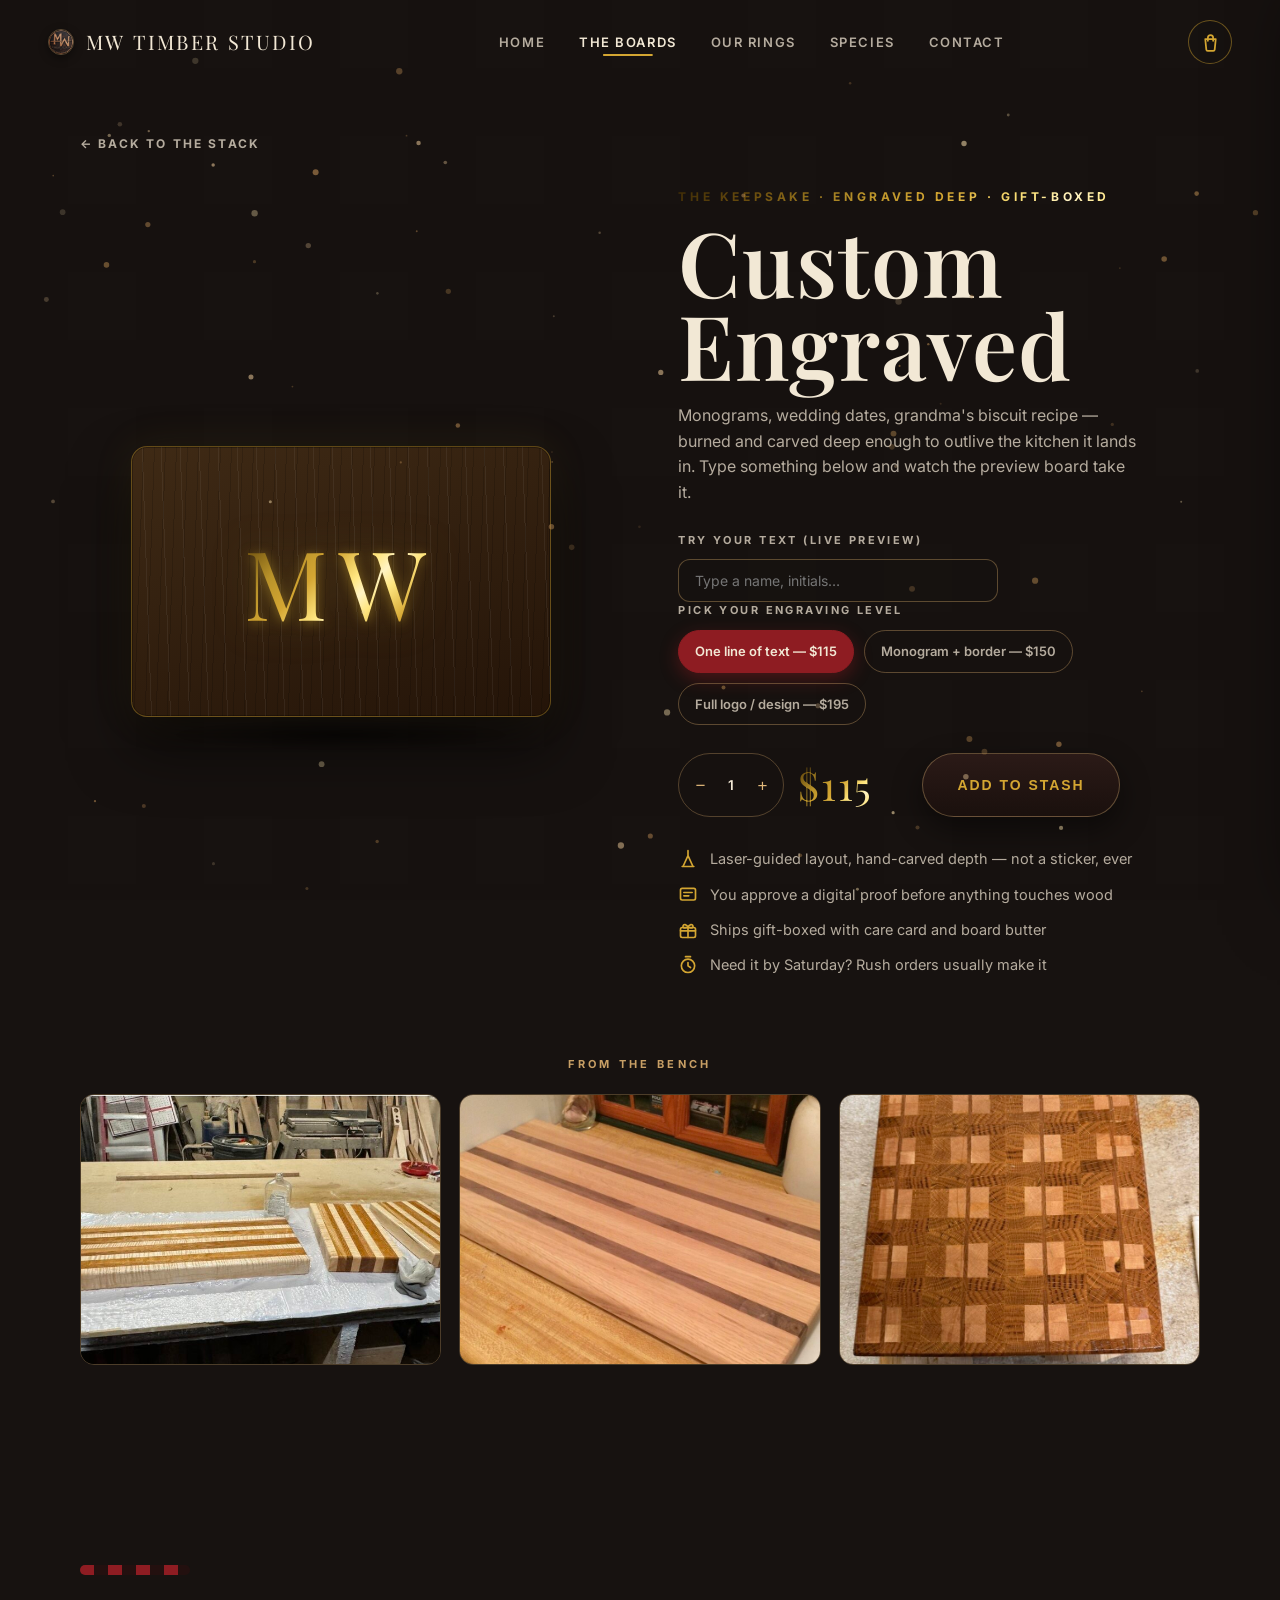
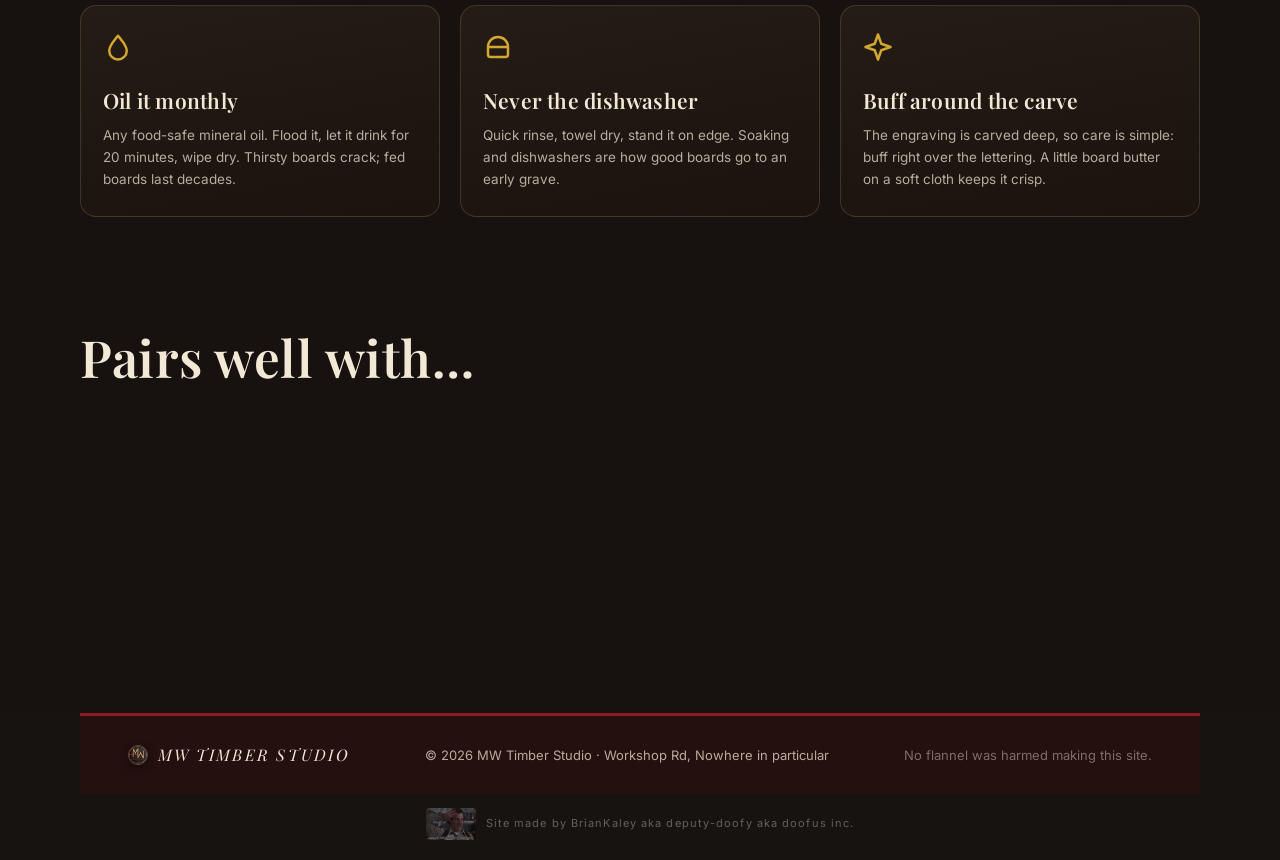
==== commit a0892d3c: "Add site credit (BrianKaley/doofy) below footer" ====
--- a/custom-engraved.html
+++ b/custom-engraved.html
@@ -140,6 +140,11 @@
   <span class="foot-note">No flannel was harmed making this site.</span>
 </footer>
 
+<div class="site-credit">
+  <img src="img/doofy.gif" alt="" width="50" height="32" />
+  <span>Site made by BrianKaley aka deputy-doofy aka doofus inc.</span>
+</div>
+
 <script src="script.js"></script>
 </body>
 </html>
--- a/styles.css
+++ b/styles.css
@@ -225,6 +225,16 @@
   text-shadow: 0 2px 12px rgba(0, 0, 0, 0.6);
 }
 
+.hero-logo {
+  display: block;
+  width: 120px; height: 120px;
+  border-radius: 50%;
+  object-fit: cover;
+  margin: 0 auto 28px;
+  border: 2px solid rgba(224, 184, 122, 0.45);
+  box-shadow: 0 4px 30px rgba(0, 0, 0, 0.4), 0 0 50px rgba(224, 184, 122, 0.08);
+}
+
 .hero-title {
   font-size: clamp(58px, 10.5vw, 150px);
   line-height: 0.98;
@@ -641,6 +651,17 @@
 .foot-brand .brand-logo { width: 20px; height: 20px; }
 .foot-note { opacity: 0.6; }
 
+.site-credit {
+  display: flex; align-items: center; justify-content: center; gap: 10px;
+  padding: 14px 20px 20px;
+  font-size: 11px; letter-spacing: 0.1em;
+  color: var(--cream-dim); opacity: 0.5;
+}
+.site-credit img {
+  width: 50px; height: 32px;
+  border-radius: 4px;
+}
+
 /* ============================================================
    RESPONSIVE
    ============================================================ */
@@ -664,6 +685,7 @@
   .nav-links a { font-size: 20px; padding: 12px 20px; }
   nav { z-index: 101; }
   .stats { grid-template-columns: repeat(2, 1fr); gap: 20px; }
+  .hero-logo { width: 90px; height: 90px; }
   .hero-cta .btn { width: min(320px, 80vw); text-align: center; }
 }
 
